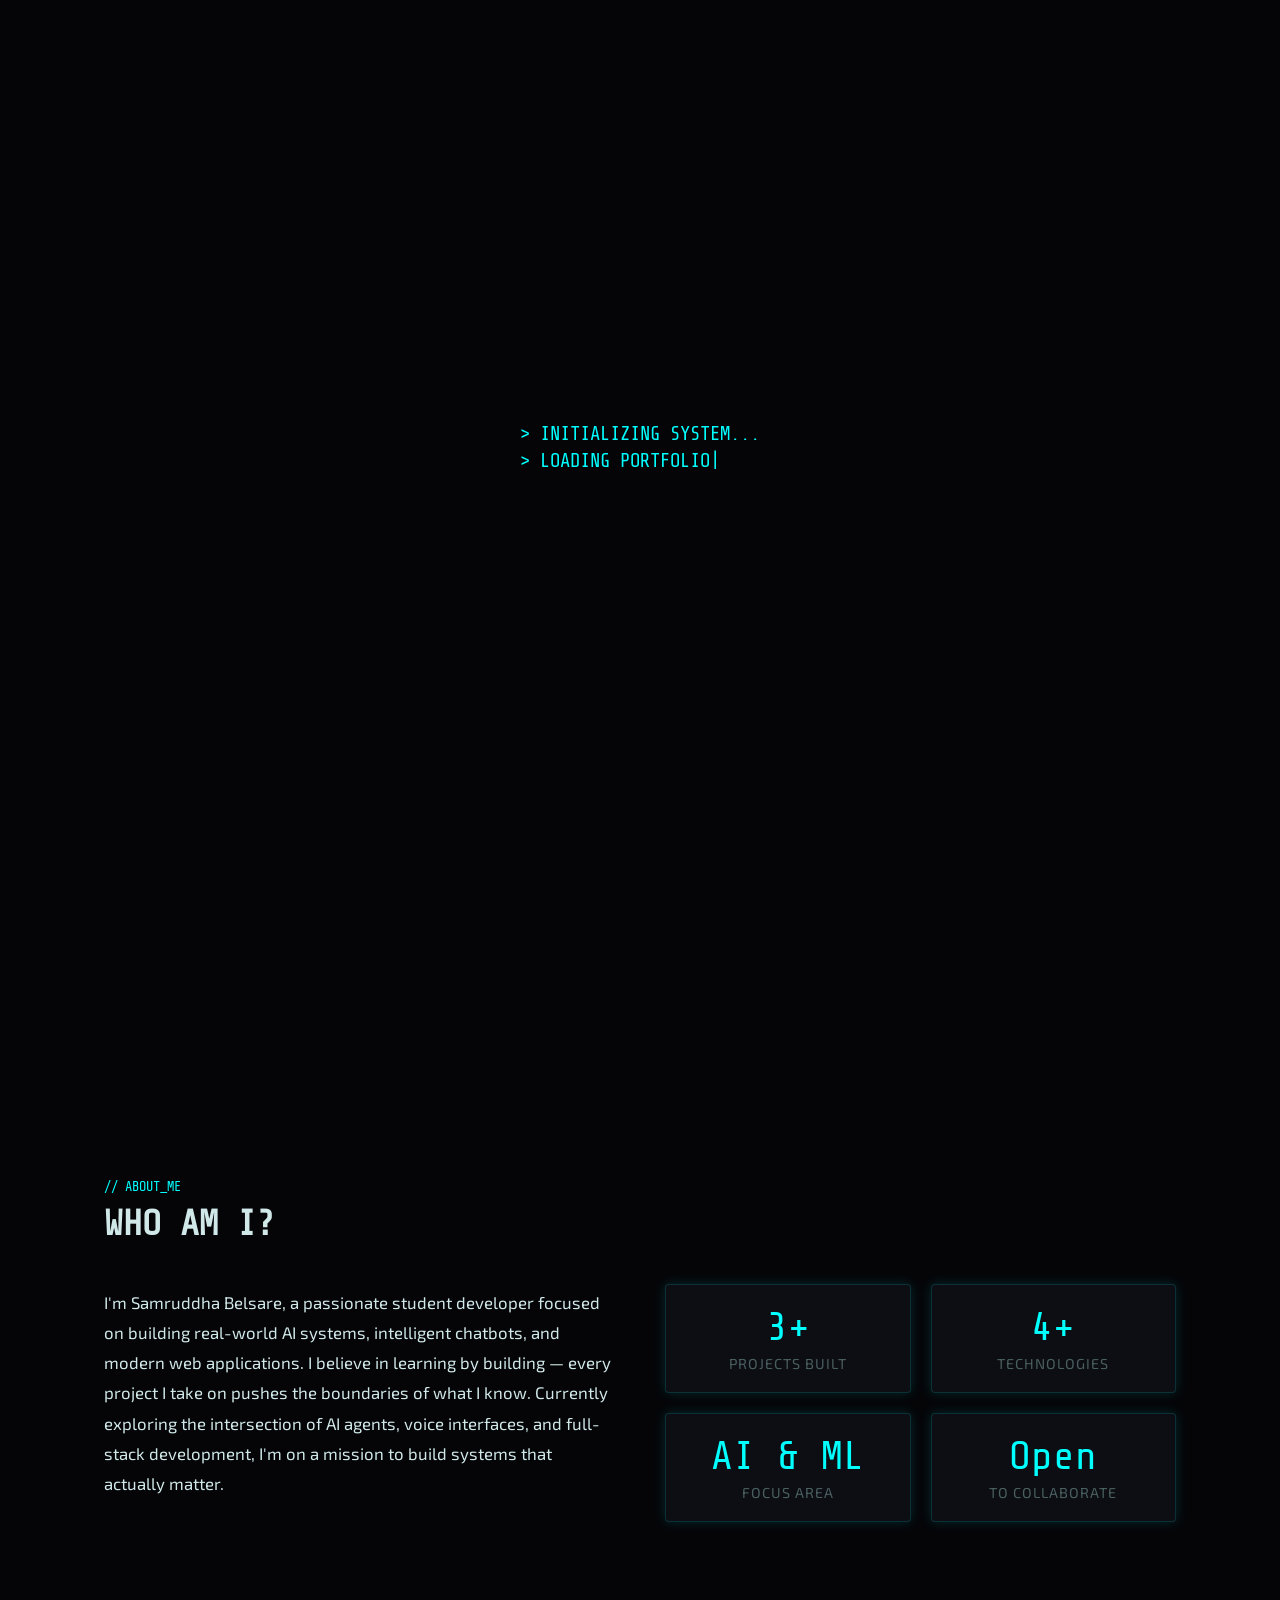
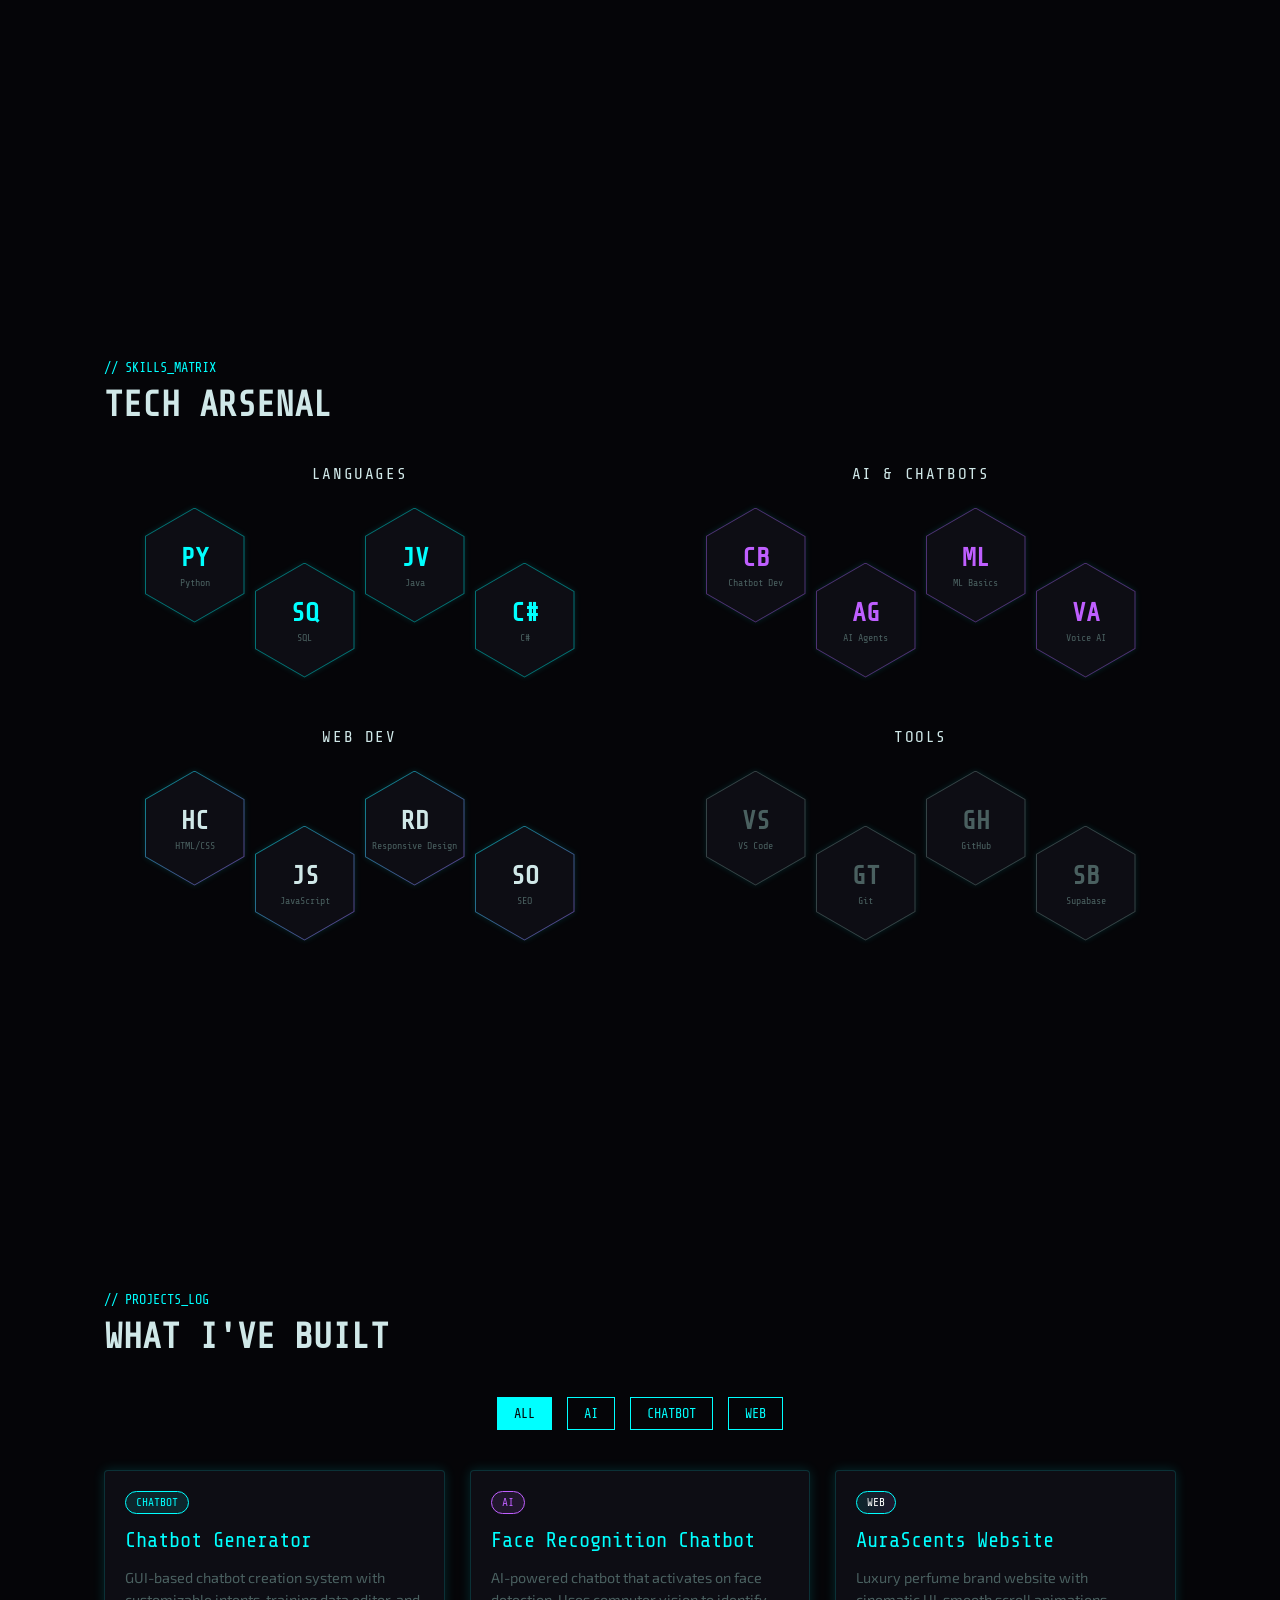
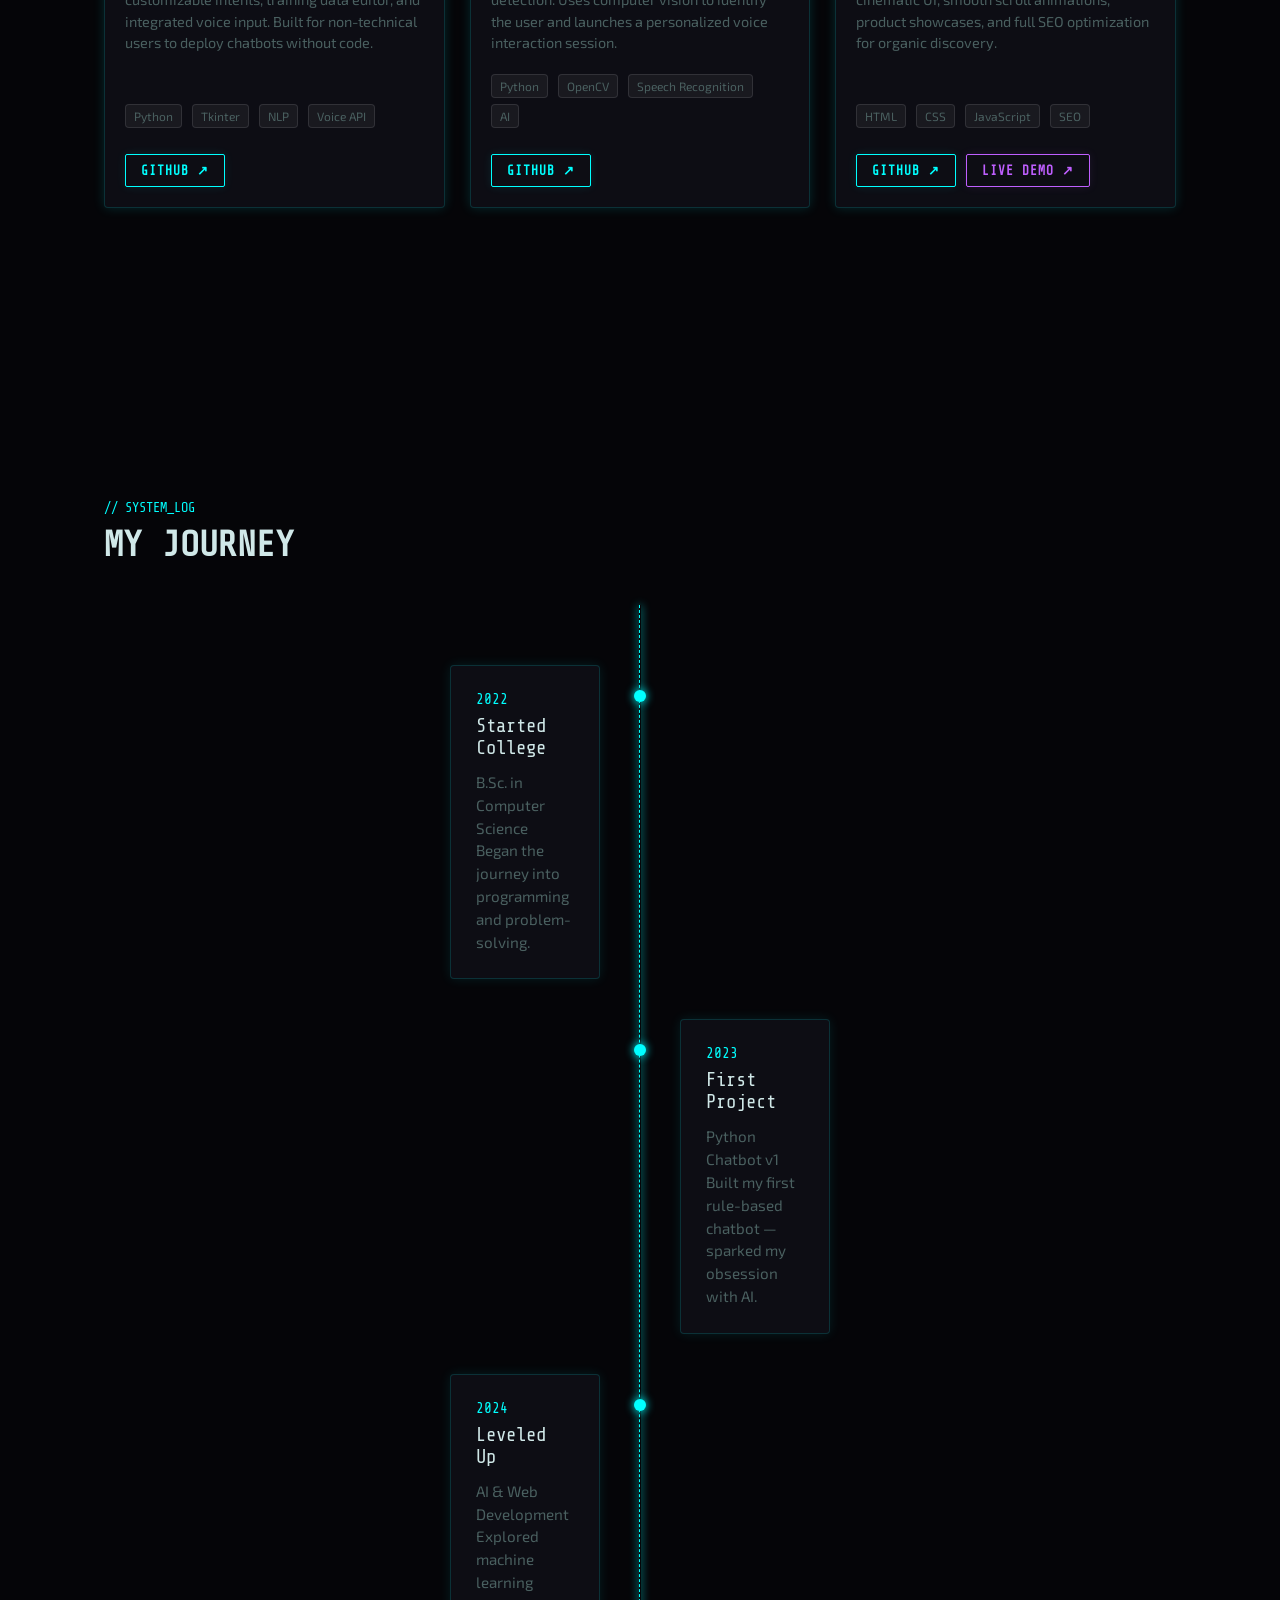
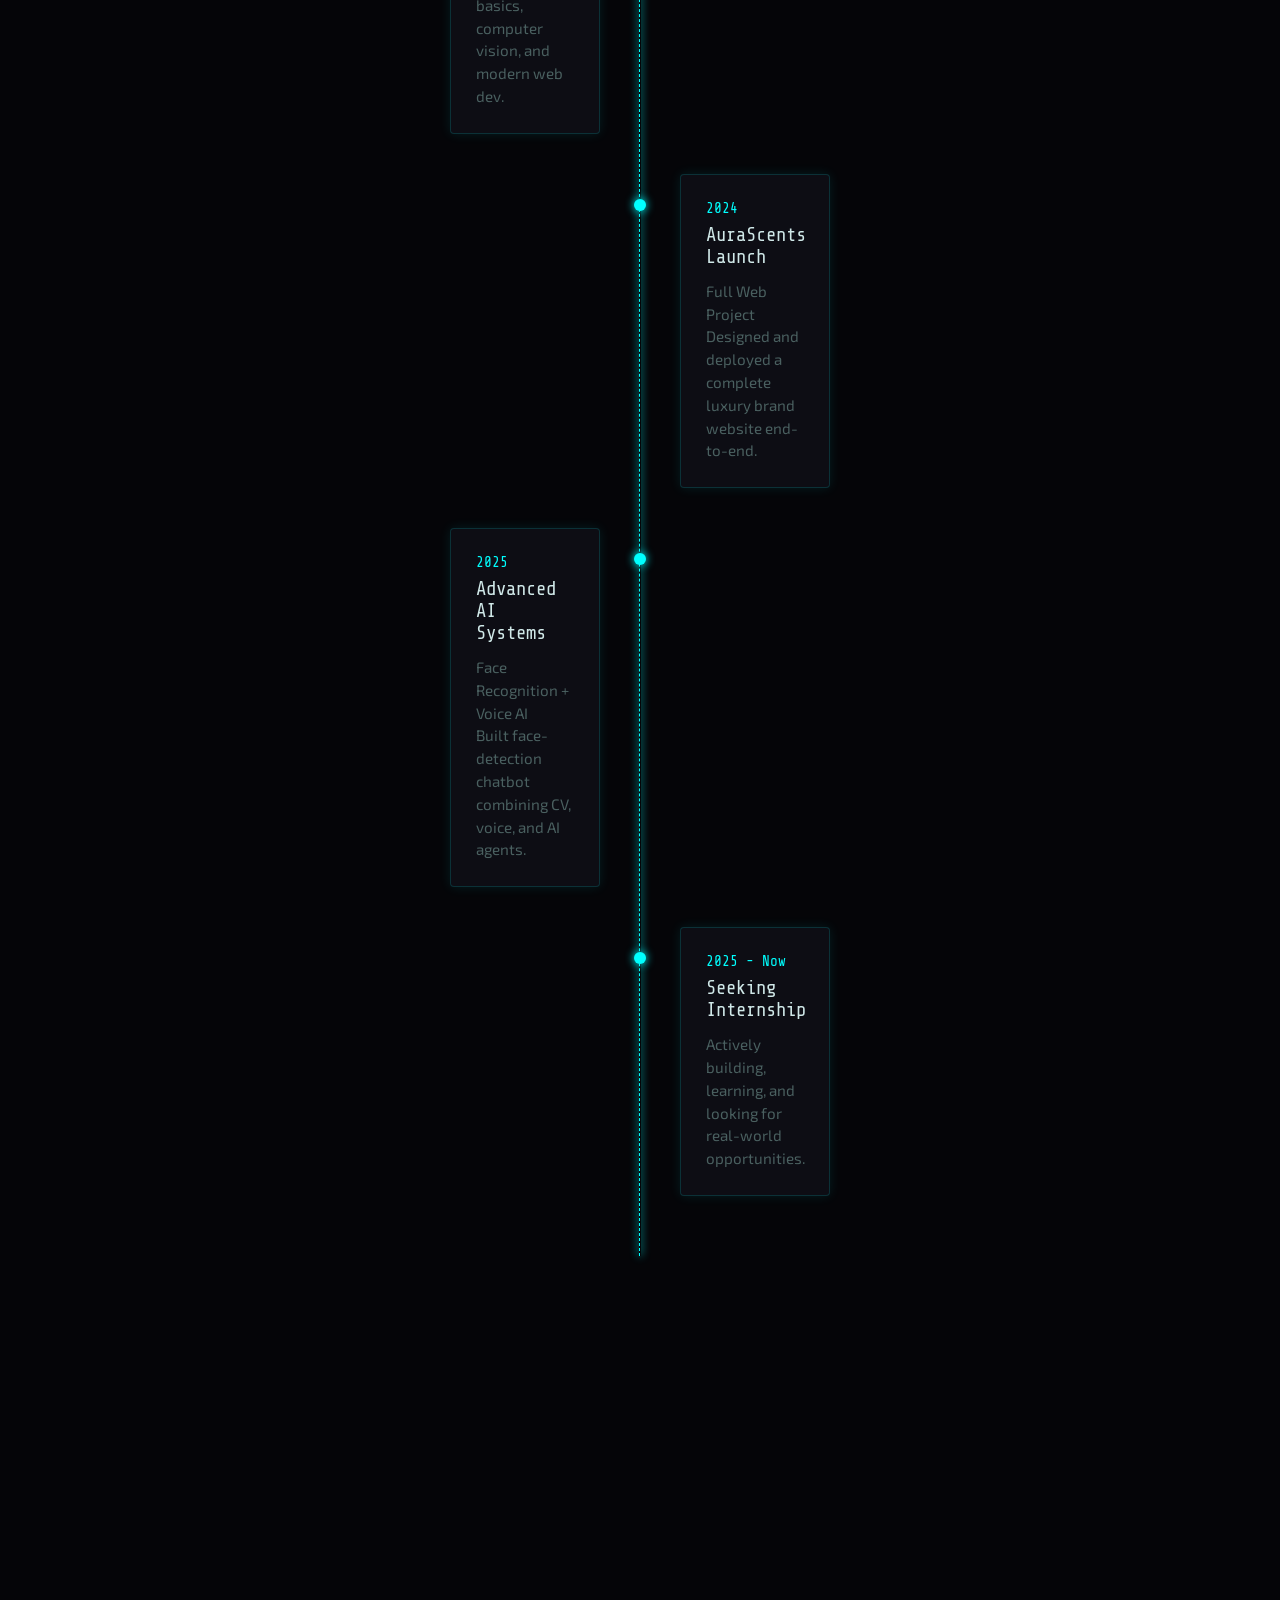
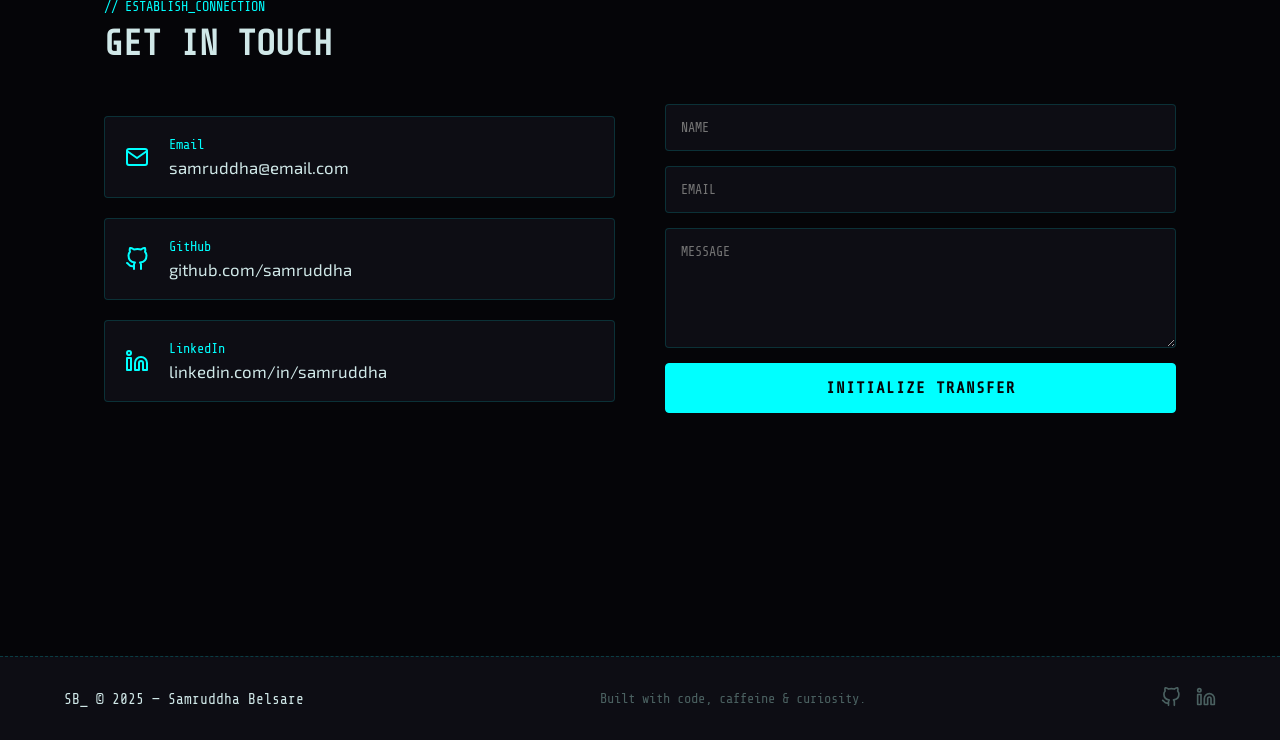
==== index.html @ 9d640f3b "Version 1" ====
<!DOCTYPE html>
<html lang="en">
<head>
  <meta charset="UTF-8">
  <meta name="viewport" content="width=device-width, initial-scale=1.0">
  <title>Samruddha Belsare - Portfolio</title>
    <link rel="stylesheet" href="style.css">
</head>
<body>

  <!-- Custom Cursor -->
  <div id="cursor-dot"></div>
  <div id="cursor-ring"></div>

  <!-- Boot Screen -->
  <div id="boot-screen">
    <div id="boot-terminal"></div>
  </div>

  <!-- Navigation -->
  <nav id="navbar">
    <div class="logo">SB_</div>
    <div class="nav-links">
      <a href="#home">Home</a>
      <a href="#about">About</a>
      <a href="#skills">Skills</a>
      <a href="#projects">Projects</a>
      <a href="#timeline">Timeline</a>
      <a href="#contact">Contact</a>
    </div>
    <div class="hamburger" id="hamburger">☰</div>
  </nav>

  <!-- Mobile Menu -->
  <div id="mobile-menu">
    <div class="close-menu" id="close-menu">✕</div>
    <a href="#home">HOME</a>
    <a href="#about">ABOUT</a>
    <a href="#skills">SKILLS</a>
    <a href="#projects">PROJECTS</a>
    <a href="#timeline">TIMELINE</a>
    <a href="#contact">CONTACT</a>
  </div>

  <!-- Context -->
  <main id="main-content">
    
    <!-- Hero Section -->
    <section id="home">
      <div class="hero-bg"></div>
      <div class="hero-content">
        <div class="hero-left">
          <div class="terminal-window">
            <div class="terminal-bar">
              <div class="terminal-dots">
                <span style="background: #ff5f56;"></span>
                <span style="background: #ffbd2e;"></span>
                <span style="background: #27c93f;"></span>
              </div>
              <div class="terminal-title">terminal_v1.0</div>
            </div>
            <div class="terminal-body" id="hero-terminal"></div>
          </div>
          <div class="cta-buttons" id="hero-ctas">
            <a href="#projects" class="btn btn-cyan">VIEW PROJECTS</a>
            <a href="#" class="btn btn-purple">DOWNLOAD RESUME</a>
          </div>
        </div>
        <div class="hero-right scroll-anim">
          <!-- Holographic Avatar -->
          <div class="holo-avatar">
            <!-- Outer spinning rings -->
            <div class="orbit orbit-1">
              <div class="orbit-dot"></div>
            </div>
            <div class="orbit orbit-2">
              <div class="orbit-dot"></div>
            </div>
            <div class="orbit orbit-3">
              <div class="orbit-dot"></div>
            </div>
            <!-- Core shell -->
            <div class="holo-core">
              <canvas id="codeRainCanvas"></canvas>
              <div class="holo-initials">SB</div>
              <div class="holo-pulse"></div>
            </div>
            <!-- Floating skill tags -->
            <div class="float-tag tag-top">AI</div>
            <div class="float-tag tag-right">WEB</div>
            <div class="float-tag tag-bottom">CHATBOT</div>
            <div class="float-tag tag-left">PYTHON</div>
          </div>
          <div class="status-badge">
            <div class="status-dot"></div>
            AVAILABLE FOR INTERNSHIPS
          </div>
        </div>
      </div>
    </section>

    <!-- About Section -->
    <section id="about">
      <div class="section-label">// ABOUT_ME</div>
      <h2 class="section-title" data-text="Who Am I?">Who Am I?</h2>
      <div class="about-content">
        <div class="about-left scroll-anim">
          <p class="bio-text">
            I'm Samruddha Belsare, a passionate student developer focused on building real-world AI systems, intelligent chatbots, and modern web applications. I believe in learning by building — every project I take on pushes the boundaries of what I know. Currently exploring the intersection of AI agents, voice interfaces, and full-stack development, I'm on a mission to build systems that actually matter.
          </p>
        </div>
        <div class="about-right scroll-anim">
          <div class="stats-grid">
            <div class="card stat-card">
              <div class="stat-val">3+</div>
              <div class="stat-label">Projects Built</div>
            </div>
            <div class="card stat-card">
              <div class="stat-val">4+</div>
              <div class="stat-label">Technologies</div>
            </div>
            <div class="card stat-card">
              <div class="stat-val">AI & ML</div>
              <div class="stat-label">Focus Area</div>
            </div>
            <div class="card stat-card">
              <div class="stat-val">Open</div>
              <div class="stat-label">To Collaborate</div>
            </div>
          </div>
        </div>
      </div>
    </section>

    <!-- Skills Section -->
    <section id="skills">
      <div class="section-label">// SKILLS_MATRIX</div>
      <h2 class="section-title" data-text="Tech Arsenal">Tech Arsenal</h2>
      
      <div class="skills-layout scroll-anim">
        
        <!-- Languages -->
        <div class="skill-category cyan-tint">
          <div class="category-title">LANGUAGES</div>
          <div class="hex-grid">
            <div class="hex-wrapper"><div class="hex-node"><div class="hex-inner"><span>PY</span><small>Python</small></div></div></div>
            <div class="hex-wrapper"><div class="hex-node"><div class="hex-inner"><span>SQ</span><small>SQL</small></div></div></div>
            <div class="hex-wrapper"><div class="hex-node"><div class="hex-inner"><span>JV</span><small>Java</small></div></div></div>
            <div class="hex-wrapper"><div class="hex-node"><div class="hex-inner"><span>C#</span><small>C#</small></div></div></div>
          </div>
        </div>

        <!-- AI -->
        <div class="skill-category purple-tint">
          <div class="category-title">AI &amp; CHATBOTS</div>
          <div class="hex-grid">
            <div class="hex-wrapper"><div class="hex-node"><div class="hex-inner"><span>CB</span><small>Chatbot Dev</small></div></div></div>
            <div class="hex-wrapper"><div class="hex-node"><div class="hex-inner"><span>AG</span><small>AI Agents</small></div></div></div>
            <div class="hex-wrapper"><div class="hex-node"><div class="hex-inner"><span>ML</span><small>ML Basics</small></div></div></div>
            <div class="hex-wrapper"><div class="hex-node"><div class="hex-inner"><span>VA</span><small>Voice AI</small></div></div></div>
          </div>
        </div>

        <!-- Web -->
        <div class="skill-category mixed-tint">
          <div class="category-title">WEB DEV</div>
          <div class="hex-grid">
            <div class="hex-wrapper"><div class="hex-node"><div class="hex-inner"><span>HC</span><small>HTML/CSS</small></div></div></div>
            <div class="hex-wrapper"><div class="hex-node"><div class="hex-inner"><span>JS</span><small>JavaScript</small></div></div></div>
            <div class="hex-wrapper"><div class="hex-node"><div class="hex-inner"><span>RD</span><small>Responsive Design</small></div></div></div>
            <div class="hex-wrapper"><div class="hex-node"><div class="hex-inner"><span>SO</span><small>SEO</small></div></div></div>
          </div>
        </div>

        <!-- Tools -->
        <div class="skill-category grey-tint">
          <div class="category-title">TOOLS</div>
          <div class="hex-grid">
            <div class="hex-wrapper"><div class="hex-node"><div class="hex-inner"><span>VS</span><small>VS Code</small></div></div></div>
            <div class="hex-wrapper"><div class="hex-node"><div class="hex-inner"><span>GT</span><small>Git</small></div></div></div>
            <div class="hex-wrapper"><div class="hex-node"><div class="hex-inner"><span>GH</span><small>GitHub</small></div></div></div>
            <div class="hex-wrapper"><div class="hex-node"><div class="hex-inner"><span>SB</span><small>Supabase</small></div></div></div>
          </div>
        </div>

      </div>
    </section>

    <!-- Projects Section -->
    <section id="projects">
      <div class="section-label">// PROJECTS_LOG</div>
      <h2 class="section-title" data-text="What I've Built">What I've Built</h2>
      
      <div class="filter-bar scroll-anim">
        <button class="filter-btn active" data-filter="ALL">ALL</button>
        <button class="filter-btn" data-filter="AI">AI</button>
        <button class="filter-btn" data-filter="CHATBOT">CHATBOT</button>
        <button class="filter-btn" data-filter="WEB">WEB</button>
      </div>

      <div class="projects-grid scroll-anim">
        
        <!-- Project 1 -->
        <div class="card project-card" data-tag="CHATBOT">
          <div class="tag-pill tag-chatbot">CHATBOT</div>
          <div class="project-title">Chatbot Generator</div>
          <p class="project-desc">GUI-based chatbot creation system with customizable intents, training data editor, and integrated voice input. Built for non-technical users to deploy chatbots without code.</p>
          <div class="tech-stack">
            <span class="tech-pill">Python</span>
            <span class="tech-pill">Tkinter</span>
            <span class="tech-pill">NLP</span>
            <span class="tech-pill">Voice API</span>
          </div>
          <div class="project-links">
            <a href="https://github.com/samruddha" target="_blank" class="btn btn-cyan">GitHub ↗</a>
          </div>
        </div>

        <!-- Project 2 -->
        <div class="card project-card" data-tag="AI">
          <div class="tag-pill tag-ai">AI</div>
          <div class="project-title">Face Recognition Chatbot</div>
          <p class="project-desc">AI-powered chatbot that activates on face detection. Uses computer vision to identify the user and launches a personalized voice interaction session.</p>
          <div class="tech-stack">
            <span class="tech-pill">Python</span>
            <span class="tech-pill">OpenCV</span>
            <span class="tech-pill">Speech Recognition</span>
            <span class="tech-pill">AI</span>
          </div>
          <div class="project-links">
            <a href="https://github.com/samruddha" target="_blank" class="btn btn-cyan">GitHub ↗</a>
          </div>
        </div>

        <!-- Project 3 -->
        <div class="card project-card" data-tag="WEB">
          <div class="tag-pill tag-web">WEB</div>
          <div class="project-title">AuraScents Website</div>
          <p class="project-desc">Luxury perfume brand website with cinematic UI, smooth scroll animations, product showcases, and full SEO optimization for organic discovery.</p>
          <div class="tech-stack">
            <span class="tech-pill">HTML</span>
            <span class="tech-pill">CSS</span>
            <span class="tech-pill">JavaScript</span>
            <span class="tech-pill">SEO</span>
          </div>
          <div class="project-links">
            <a href="https://github.com/samruddha" target="_blank" class="btn btn-cyan">GitHub ↗</a>
            <a href="https://aurascents.netlify.app" target="_blank" class="btn btn-purple">Live Demo ↗</a>
          </div>
        </div>

      </div>
    </section>

    <!-- Timeline Section -->
    <section id="timeline">
      <div class="section-label">// SYSTEM_LOG</div>
      <h2 class="section-title" data-text="My Journey">My Journey</h2>
      
      <div class="timeline">
        
        <div class="milestone scroll-anim">
          <div class="timeline-content">
            <div class="timeline-date">2022</div>
            <div class="timeline-title">Started College</div>
            <div class="timeline-desc">B.Sc. in Computer Science<br/>Began the journey into programming and problem-solving.</div>
          </div>
        </div>

        <div class="milestone scroll-anim">
          <div class="timeline-content">
            <div class="timeline-date">2023</div>
            <div class="timeline-title">First Project</div>
            <div class="timeline-desc">Python Chatbot v1<br/>Built my first rule-based chatbot — sparked my obsession with AI.</div>
          </div>
        </div>

        <div class="milestone scroll-anim">
          <div class="timeline-content">
            <div class="timeline-date">2024</div>
            <div class="timeline-title">Leveled Up</div>
            <div class="timeline-desc">AI &amp; Web Development<br/>Explored machine learning basics, computer vision, and modern web dev.</div>
          </div>
        </div>

        <div class="milestone scroll-anim">
          <div class="timeline-content">
            <div class="timeline-date">2024</div>
            <div class="timeline-title">AuraScents Launch</div>
            <div class="timeline-desc">Full Web Project<br/>Designed and deployed a complete luxury brand website end-to-end.</div>
          </div>
        </div>

        <div class="milestone scroll-anim">
          <div class="timeline-content">
            <div class="timeline-date">2025</div>
            <div class="timeline-title">Advanced AI Systems</div>
            <div class="timeline-desc">Face Recognition + Voice AI<br/>Built face-detection chatbot combining CV, voice, and AI agents.</div>
          </div>
        </div>

        <div class="milestone scroll-anim">
          <div class="timeline-content">
            <div class="timeline-date">2025 - Now</div>
            <div class="timeline-title">Seeking Internship</div>
            <div class="timeline-desc">Actively building, learning, and looking for real-world opportunities.</div>
          </div>
        </div>

      </div>
    </section>

    <!-- Contact Section -->
    <section id="contact">
      <div class="section-label">// ESTABLISH_CONNECTION</div>
      <h2 class="section-title" data-text="Get In Touch">Get In Touch</h2>
      
      <div class="contact-container scroll-anim">
        
        <div class="contact-left">
          <a href="mailto:samruddha@email.com" class="contact-card">
            <div class="contact-icon">
              <!-- SVG Email -->
              <svg width="24" height="24" viewBox="0 0 24 24" fill="none" stroke="currentColor" stroke-width="2" stroke-linecap="round" stroke-linejoin="round"><path d="M4 4h16c1.1 0 2 .9 2 2v12c0 1.1-.9 2-2 2H4c-1.1 0-2-.9-2-2V6c0-1.1.9-2 2-2z"></path><polyline points="22,6 12,13 2,6"></polyline></svg>
            </div>
            <div class="contact-info">
              <span class="contact-label">Email</span>
              <span class="contact-value">samruddha@email.com</span>
            </div>
          </a>
          
          <a href="https://github.com/samruddha" target="_blank" class="contact-card">
            <div class="contact-icon">
              <!-- SVG GitHub -->
              <svg width="24" height="24" viewBox="0 0 24 24" fill="none" stroke="currentColor" stroke-width="2" stroke-linecap="round" stroke-linejoin="round"><path d="M9 19c-5 1.5-5-2.5-7-3m14 6v-3.87a3.37 3.37 0 0 0-.94-2.61c3.14-.35 6.44-1.54 6.44-7A5.44 5.44 0 0 0 20 4.77 5.07 5.07 0 0 0 19.91 1S18.73.65 16 2.48a13.38 13.38 0 0 0-7 0C6.27.65 5.09 1 5.09 1A5.07 5.07 0 0 0 5 4.77a5.44 5.44 0 0 0-1.5 3.78c0 5.42 3.3 6.61 6.44 7A3.37 3.37 0 0 0 9 18.13V22"></path></svg>
            </div>
            <div class="contact-info">
              <span class="contact-label">GitHub</span>
              <span class="contact-value">github.com/samruddha</span>
            </div>
          </a>
          
          <a href="https://linkedin.com/in/samruddha" target="_blank" class="contact-card">
            <div class="contact-icon">
              <!-- SVG LinkedIn -->
              <svg width="24" height="24" viewBox="0 0 24 24" fill="none" stroke="currentColor" stroke-width="2" stroke-linecap="round" stroke-linejoin="round"><path d="M16 8a6 6 0 0 1 6 6v7h-4v-7a2 2 0 0 0-2-2 2 2 0 0 0-2 2v7h-4v-7a6 6 0 0 1 6-6z"></path><rect x="2" y="9" width="4" height="12"></rect><circle cx="4" cy="4" r="2"></circle></svg>
            </div>
            <div class="contact-info">
              <span class="contact-label">LinkedIn</span>
              <span class="contact-value">linkedin.com/in/samruddha</span>
            </div>
          </a>
        </div>

        <div class="contact-right">
          <form id="contactForm" class="contact-form">
            <input type="text" placeholder="NAME" required>
            <input type="email" placeholder="EMAIL" required>
            <textarea placeholder="MESSAGE" required></textarea>
            <button type="submit" class="btn-submit">Initialize Transfer</button>
            <div id="formMessage" class="form-success">> MESSAGE TRANSMITTED SUCCESSFULLY_</div>
          </form>
        </div>

      </div>
    </section>

  </main>

  <!-- Footer -->
  <footer>
    <div class="footer-left">
      SB_ &copy; 2025 — Samruddha Belsare
    </div>
    <div class="footer-center">
      Built with code, caffeine &amp; curiosity.
    </div>
    <div class="footer-right">
      <a href="https://github.com/samruddha" target="_blank" aria-label="GitHub">
        <svg width="20" height="20" viewBox="0 0 24 24" fill="none" stroke="currentColor" stroke-width="2" stroke-linecap="round" stroke-linejoin="round"><path d="M9 19c-5 1.5-5-2.5-7-3m14 6v-3.87a3.37 3.37 0 0 0-.94-2.61c3.14-.35 6.44-1.54 6.44-7A5.44 5.44 0 0 0 20 4.77 5.07 5.07 0 0 0 19.91 1S18.73.65 16 2.48a13.38 13.38 0 0 0-7 0C6.27.65 5.09 1 5.09 1A5.07 5.07 0 0 0 5 4.77a5.44 5.44 0 0 0-1.5 3.78c0 5.42 3.3 6.61 6.44 7A3.37 3.37 0 0 0 9 18.13V22"></path></svg>
      </a>
      <a href="https://linkedin.com/in/samruddha" target="_blank" aria-label="LinkedIn">
        <svg width="20" height="20" viewBox="0 0 24 24" fill="none" stroke="currentColor" stroke-width="2" stroke-linecap="round" stroke-linejoin="round"><path d="M16 8a6 6 0 0 1 6 6v7h-4v-7a2 2 0 0 0-2-2 2 2 0 0 0-2 2v7h-4v-7a6 6 0 0 1 6-6z"></path><rect x="2" y="9" width="4" height="12"></rect><circle cx="4" cy="4" r="2"></circle></svg>
      </a>
    </div>
  </footer>

    <script src="script.js"></script>
</body>
</html>
---- style.css ----
@import url('https://fonts.googleapis.com/css2?family=Exo+2:wght@300;400;600&family=Share+Tech+Mono&display=swap');

/* Color Palette & Variables */
:root {
  --bg-color: #050508;
  --primary-neon: #00FFFF;
  --secondary-neon: #BF5FFF;
  --surface-color: #0D0D14;
  --border-color: rgba(0, 255, 255, 0.15);
  --text-color: #D0E8E8;
  --muted-text: #4A6060;
  --font-mono: 'Share Tech Mono', monospace;
  --font-body: 'Exo 2', sans-serif;
}

* {
  margin: 0;
  padding: 0;
  box-sizing: border-box;
  scroll-behavior: smooth;
}

body {
  background-color: var(--bg-color);
  color: var(--text-color);
  font-family: var(--font-body);
  overflow-x: hidden;
  cursor: none;
  /* Custom cursor */
}

/* Scanline Texture Overlay */
body::before {
  content: "";
  position: fixed;
  top: 0;
  left: 0;
  width: 100vw;
  height: 100vh;
  background: repeating-linear-gradient(to bottom,
      transparent 0,
      transparent 2px,
      rgba(255, 255, 255, 0.03) 2px,
      rgba(255, 255, 255, 0.03) 4px);
  pointer-events: none;
  z-index: 9998;
}

/* Custom Cursor */
#cursor-dot {
  width: 6px;
  height: 6px;
  background: var(--primary-neon);
  border-radius: 50%;
  position: fixed;
  pointer-events: none;
  z-index: 9999;
  transform: translate(-50%, -50%);
}

#cursor-ring {
  width: 28px;
  height: 28px;
  border: 1px solid var(--primary-neon);
  border-radius: 50%;
  position: fixed;
  pointer-events: none;
  z-index: 9999;
  transform: translate(-50%, -50%);
  transition: width 0.1s, height 0.1s, border-color 0.2s;
}

.cursor-active {
  width: 45px !important;
  height: 45px !important;
  border-color: var(--secondary-neon) !important;
}

/* Section Layout */
section {
  position: relative;
  padding: 100px 5%;
  max-width: 1200px;
  margin: 0 auto;
  min-height: 100vh;
  display: flex;
  flex-direction: column;
  justify-content: center;
  z-index: 10;
}

.section-label {
  font-family: var(--font-mono);
  color: var(--primary-neon);
  font-size: 0.85rem;
  margin-bottom: 10px;
}

/* Glitch Title */
.section-title {
  font-family: var(--font-mono);
  font-size: 2.2rem;
  color: var(--text-color);
  position: relative;
  display: inline-block;
  margin-top: 0;
  margin-bottom: 40px;
  text-transform: uppercase;
}

.section-title:hover::before,
.section-title:hover::after {
  content: attr(data-text);
  position: absolute;
  top: 0;
  left: 0;
  width: 100%;
  height: 100%;
}

.section-title:hover::before {
  left: 3px;
  text-shadow: -2px 0 var(--primary-neon);
  animation: glitch-anim-1 0.4s infinite linear alternate-reverse;
}

.section-title:hover::after {
  left: -3px;
  text-shadow: 2px 0 var(--secondary-neon);
  animation: glitch-anim-2 0.3s infinite linear alternate-reverse;
}

@keyframes glitch-anim-1 {
  0% {
    clip-path: inset(20% 0 80% 0);
  }

  100% {
    clip-path: inset(60% 0 10% 0);
  }
}

@keyframes glitch-anim-2 {
  0% {
    clip-path: inset(10% 0 60% 0);
  }

  100% {
    clip-path: inset(30% 0 20% 0);
  }
}

/* Scroll Animation */
.scroll-anim {
  opacity: 0;
  transform: translateY(40px);
  transition: opacity 0.8s ease-out, transform 0.8s ease-out;
}

.scroll-anim.visible {
  opacity: 1;
  transform: translateY(0);
}

/* Boot Screen */
#boot-screen {
  position: fixed;
  top: 0;
  left: 0;
  width: 100vw;
  height: 100vh;
  background-color: var(--bg-color);
  z-index: 10000;
  display: flex;
  justify-content: center;
  align-items: center;
  transition: opacity 0.6s ease;
  font-family: var(--font-mono);
  color: var(--primary-neon);
  padding: 20px;
  font-size: 1.2rem;
}

#boot-terminal div {
  margin-bottom: 5px;
}

/* Buttons */
.btn {
  padding: 12px 24px;
  font-family: var(--font-mono);
  font-size: 0.9rem;
  text-transform: uppercase;
  background: transparent;
  cursor: none;
  transition: all 0.3s ease;
  border-radius: 2px;
  text-decoration: none;
  display: inline-block;
  text-align: center;
  font-weight: bold;
  letter-spacing: 1px;
}

.btn-cyan {
  border: 1px solid var(--primary-neon);
  color: var(--primary-neon);
  box-shadow: 0 0 10px rgba(0, 255, 255, 0.1);
}

.btn-cyan:hover {
  background: var(--primary-neon);
  color: var(--bg-color);
  box-shadow: 0 0 15px var(--primary-neon);
}

.btn-purple {
  border: 1px solid var(--secondary-neon);
  color: var(--secondary-neon);
  box-shadow: 0 0 10px rgba(191, 95, 255, 0.1);
}

.btn-purple:hover {
  background: var(--secondary-neon);
  color: var(--bg-color);
  box-shadow: 0 0 15px var(--secondary-neon);
}

/* Navigation */
#navbar {
  position: fixed;
  top: 0;
  left: 0;
  width: 100%;
  z-index: 1000;
  display: flex;
  justify-content: space-between;
  align-items: center;
  padding: 25px 5%;
  transition: all 0.3s;
  background: transparent;
}

#navbar.scrolled {
  background: rgba(13, 13, 20, 0.85);
  backdrop-filter: blur(20px);
  padding: 15px 5%;
  border-bottom: 1px solid var(--border-color);
}

.logo {
  font-family: var(--font-mono);
  font-size: 1.4rem;
  color: var(--primary-neon);
  font-weight: bold;
}

.nav-links {
  display: flex;
  gap: 20px;
}

.nav-links a {
  color: var(--muted-text);
  text-transform: uppercase;
  font-size: 0.8rem;
  letter-spacing: 0.15em;
  text-decoration: none;
  font-family: var(--font-mono);
  position: relative;
  transition: color 0.3s;
  cursor: none;
}

.nav-links a::after {
  content: '';
  position: absolute;
  bottom: -4px;
  left: 0;
  width: 0;
  height: 1px;
  background: var(--primary-neon);
  transition: width 0.3s ease;
}

.nav-links a:hover,
.nav-links a.active {
  color: var(--primary-neon);
}

.nav-links a:hover::after,
.nav-links a.active::after {
  width: 100%;
}

.hamburger {
  display: none;
  font-size: 1.5rem;
  color: var(--primary-neon);
  cursor: none;
}

#mobile-menu {
  position: fixed;
  top: 0;
  right: -100%;
  width: 100vw;
  height: 100vh;
  background: rgba(13, 13, 20, 0.95);
  backdrop-filter: blur(10px);
  z-index: 10001;
  transition: right 0.4s ease;
  display: flex;
  flex-direction: column;
  justify-content: center;
  align-items: center;
  gap: 30px;
}

#mobile-menu.open {
  right: 0;
}

#mobile-menu a {
  font-family: var(--font-mono);
  font-size: 1.5rem;
  color: var(--text-color);
  text-decoration: none;
  letter-spacing: 0.1em;
  cursor: none;
}

#mobile-menu a:hover {
  color: var(--primary-neon);
}

.close-menu {
  position: absolute;
  top: 20px;
  right: 5%;
  font-size: 2rem;
  color: var(--primary-neon);
  cursor: none;
}

/* Hero Section */
#home {
  min-height: 100vh;
  justify-content: center;
  padding-top: 80px;
  position: relative;
  overflow: hidden;
}

.hero-bg {
  position: absolute;
  top: 0;
  left: 0;
  width: 100%;
  height: 200%;
  background-image: linear-gradient(rgba(0, 255, 255, 0.03) 1px, transparent 1px);
  background-size: 100% 40px;
  animation: panBg 10s linear infinite;
  z-index: -1;
}

@keyframes panBg {
  0% {
    transform: translateY(-40px);
  }

  100% {
    transform: translateY(0);
  }
}

.hero-content {
  display: grid;
  grid-template-columns: 1.2fr 1fr;
  gap: 40px;
  align-items: center;
}

.hero-left .terminal-window {
  width: 100%;
  max-width: 550px;
  background: var(--surface-color);
  border: 1px solid var(--border-color);
  border-radius: 4px;
  overflow: hidden;
  box-shadow: 0 0 15px rgba(0, 255, 255, 0.1);
  margin-bottom: 30px;
}

.terminal-bar {
  background: rgba(0, 255, 255, 0.05);
  padding: 8px 12px;
  display: flex;
  align-items: center;
  justify-content: space-between;
  border-bottom: 1px solid var(--border-color);
}

.terminal-dots span {
  display: inline-block;
  width: 10px;
  height: 10px;
  border-radius: 50%;
  margin-right: 6px;
}

.terminal-title {
  font-family: var(--font-mono);
  font-size: 0.8rem;
  color: var(--muted-text);
}

.terminal-body {
  padding: 20px;
  font-family: var(--font-mono);
  font-size: 1rem;
  color: var(--text-color);
  line-height: 1.6;
  min-height: 180px;
  text-shadow: 0 0 2px rgba(208, 232, 232, 0.3);
}

.cta-buttons {
  display: flex;
  gap: 15px;
  opacity: 0;
  transition: opacity 0.5s;
  flex-wrap: wrap;
}

.hero-right {
  display: flex;
  flex-direction: column;
  align-items: center;
  justify-content: center;
}

/* ── Holographic Avatar ── */
.holo-avatar {
  position: relative;
  width: 300px;
  height: 300px;
  display: flex;
  align-items: center;
  justify-content: center;
}

/* Orbiting rings */
.orbit {
  position: absolute;
  border-radius: 50%;
  border: 1px dashed rgba(0, 255, 255, 0.3);
  animation: spin linear infinite;
  display: flex;
  align-items: flex-start;
  justify-content: center;
}

.orbit-1 {
  width: 280px;
  height: 280px;
  animation-duration: 8s;
  border-color: rgba(0, 255, 255, 0.4);
}

.orbit-2 {
  width: 240px;
  height: 240px;
  animation-duration: 12s;
  animation-direction: reverse;
  border-color: rgba(191, 95, 255, 0.4);
}

.orbit-3 {
  width: 195px;
  height: 195px;
  animation-duration: 6s;
  border-color: rgba(0, 255, 255, 0.2);
}

@keyframes spin {
  to {
    transform: rotate(360deg);
  }
}

/* Dot on each ring */
.orbit-dot {
  width: 8px;
  height: 8px;
  border-radius: 50%;
  background: var(--primary-neon);
  box-shadow: 0 0 8px var(--primary-neon), 0 0 16px var(--primary-neon);
  margin-top: -4px;
}

.orbit-2 .orbit-dot {
  background: var(--secondary-neon);
  box-shadow: 0 0 8px var(--secondary-neon), 0 0 16px var(--secondary-neon);
}

/* Core circle */
.holo-core {
  position: relative;
  width: 160px;
  height: 160px;
  border-radius: 50%;
  background: radial-gradient(circle at center, #0a0a14 60%, rgba(0, 255, 255, 0.05) 100%);
  border: 1px solid rgba(0, 255, 255, 0.5);
  box-shadow: 0 0 20px rgba(0, 255, 255, 0.3), inset 0 0 30px rgba(0, 255, 255, 0.05);
  display: flex;
  align-items: center;
  justify-content: center;
  overflow: hidden;
  z-index: 2;
}

#codeRainCanvas {
  position: absolute;
  top: 0;
  left: 0;
  width: 100%;
  height: 100%;
  border-radius: 50%;
  opacity: 0.35;
}

.holo-initials {
  position: relative;
  z-index: 3;
  font-family: var(--font-mono);
  font-size: 3rem;
  font-weight: bold;
  color: var(--primary-neon);
  text-shadow: 0 0 10px var(--primary-neon), 0 0 30px rgba(0, 255, 255, 0.5);
  letter-spacing: 4px;
}

/* Pulsing outer glow ring */
.holo-pulse {
  position: absolute;
  width: 100%;
  height: 100%;
  border-radius: 50%;
  border: 2px solid var(--primary-neon);
  animation: pulse-ring 2.5s ease-out infinite;
  z-index: 1;
}

@keyframes pulse-ring {
  0% {
    transform: scale(1);
    opacity: 0.7;
  }

  100% {
    transform: scale(1.6);
    opacity: 0;
  }
}

/* Floating skill tags */
.float-tag {
  position: absolute;
  font-family: var(--font-mono);
  font-size: 0.7rem;
  letter-spacing: 0.1em;
  color: var(--primary-neon);
  background: rgba(0, 255, 255, 0.07);
  border: 1px solid rgba(0, 255, 255, 0.35);
  padding: 4px 10px;
  border-radius: 3px;
  box-shadow: 0 0 8px rgba(0, 255, 255, 0.15);
  animation: floatBob 3s ease-in-out infinite;
}

.tag-top {
  top: 10px;
  left: 50%;
  transform: translateX(-50%);
  animation-delay: 0s;
}

.tag-right {
  right: 0;
  top: 50%;
  transform: translateY(-50%);
  animation-delay: 0.7s;
  color: var(--secondary-neon);
  border-color: rgba(191, 95, 255, 0.4);
  background: rgba(191, 95, 255, 0.07);
}

.tag-bottom {
  bottom: 10px;
  left: 50%;
  transform: translateX(-50%);
  animation-delay: 1.4s;
}

.tag-left {
  left: 0;
  top: 50%;
  transform: translateY(-50%);
  animation-delay: 2.1s;
  color: var(--secondary-neon);
  border-color: rgba(191, 95, 255, 0.4);
  background: rgba(191, 95, 255, 0.07);
}

@keyframes floatBob {

  0%,
  100% {
    filter: brightness(1);
  }

  50% {
    filter: brightness(1.6) drop-shadow(0 0 6px currentColor);
  }
}

.status-badge {
  margin-top: 30px;
  display: flex;
  align-items: center;
  gap: 10px;
  font-family: var(--font-mono);
  font-size: 0.8rem;
  color: var(--primary-neon);
  border: 1px solid var(--border-color);
  padding: 6px 15px;
  border-radius: 20px;
  background: rgba(0, 255, 255, 0.05);
  box-shadow: 0 0 10px rgba(0, 255, 255, 0.1);
}

.status-dot {
  width: 8px;
  height: 8px;
  background: #27c93f;
  border-radius: 50%;
  box-shadow: 0 0 8px #27c93f;
}

/* About Section */
.about-content {
  display: grid;
  grid-template-columns: 1fr 1fr;
  gap: 50px;
  align-items: center;
}

.bio-text {
  font-size: 1.05rem;
  line-height: 1.8;
  color: var(--text-color);
  margin-bottom: 20px;
}

.stats-grid {
  display: grid;
  grid-template-columns: 1fr 1fr;
  gap: 20px;
}

.card {
  background: var(--surface-color);
  border: 1px solid var(--border-color);
  box-shadow: 0 0 12px rgba(0, 255, 255, 0.15);
  border-radius: 4px;
  padding: 20px;
  transition: all 0.3s ease;
}

.card:hover {
  border-color: rgba(0, 255, 255, 0.5);
  box-shadow: 0 0 20px rgba(0, 255, 255, 0.3);
}

.stat-card {
  text-align: center;
}

.stat-val {
  font-family: var(--font-mono);
  font-size: 2.5rem;
  color: var(--primary-neon);
  margin-bottom: 5px;
}

.stat-label {
  font-size: 0.9rem;
  color: var(--muted-text);
  text-transform: uppercase;
  letter-spacing: 1px;
}

/* Skills Section */
.skills-layout {
  display: grid;
  grid-template-columns: 1fr 1fr;
  gap: 50px;
}

.category-title {
  font-family: var(--font-mono);
  font-size: 1rem;
  color: var(--text-color);
  margin-bottom: 25px;
  text-align: center;
  letter-spacing: 0.1em;
}

.hex-grid {
  display: flex;
  flex-wrap: wrap;
  justify-content: center;
}

.hex-wrapper {
  margin: 0 5px;
  filter: drop-shadow(0 0 3px rgba(0, 255, 255, 0.15));
  transition: filter 0.3s, transform 0.3s;
}

.hex-wrapper:nth-child(even) {
  margin-top: 55px;
}

.hex-node {
  width: 100px;
  height: 115px;
  clip-path: polygon(50% 0%, 100% 25%, 100% 75%, 50% 100%, 0% 75%, 0% 25%);
  display: flex;
  justify-content: center;
  align-items: center;
  padding: 1px;
}

.hex-inner {
  width: 100%;
  height: 100%;
  clip-path: polygon(50% 0%, 100% 25%, 100% 75%, 50% 100%, 0% 75%, 0% 25%);
  background: var(--surface-color);
  display: flex;
  flex-direction: column;
  justify-content: center;
  align-items: center;
}

.hex-inner span {
  font-size: 1.6rem;
  font-family: var(--font-mono);
  font-weight: bold;
}

.hex-inner small {
  font-size: 10px;
  font-family: var(--font-mono);
  color: var(--muted-text);
  margin-top: 5px;
  text-align: center;
}

.cyan-tint .hex-node {
  background: rgba(0, 255, 255, 0.4);
}

.cyan-tint .hex-inner span {
  color: var(--primary-neon);
}

.cyan-tint .hex-wrapper:hover {
  filter: drop-shadow(0 0 10px rgba(0, 255, 255, 0.8));
  transform: scale(1.08);
}

.purple-tint .hex-node {
  background: rgba(191, 95, 255, 0.4);
}

.purple-tint .hex-inner span {
  color: var(--secondary-neon);
}

.purple-tint .hex-wrapper:hover {
  filter: drop-shadow(0 0 10px rgba(191, 95, 255, 0.8));
  transform: scale(1.08);
}

.mixed-tint .hex-node {
  background: linear-gradient(135deg, rgba(0, 255, 255, 0.5), rgba(191, 95, 255, 0.5));
}

.mixed-tint .hex-inner span {
  color: var(--text-color);
}

.mixed-tint .hex-wrapper:hover {
  filter: drop-shadow(0 0 10px rgba(0, 255, 255, 0.6));
  transform: scale(1.08);
}

.grey-tint .hex-node {
  background: rgba(255, 255, 255, 0.2);
}

.grey-tint .hex-inner span {
  color: var(--muted-text);
}

.grey-tint .hex-wrapper:hover {
  filter: drop-shadow(0 0 8px rgba(255, 255, 255, 0.5));
  transform: scale(1.08);
}

/* Projects Section */
.filter-bar {
  display: flex;
  justify-content: center;
  gap: 15px;
  margin-bottom: 40px;
  flex-wrap: wrap;
}

.filter-btn {
  background: transparent;
  border: 1px solid var(--primary-neon);
  color: var(--primary-neon);
  padding: 8px 16px;
  font-family: var(--font-mono);
  font-size: 0.85rem;
  cursor: none;
  transition: all 0.3s;
  text-transform: uppercase;
}

.filter-btn:hover {
  background: rgba(0, 255, 255, 0.1);
}

.filter-btn.active {
  background: var(--primary-neon);
  color: var(--bg-color);
}

.projects-grid {
  display: grid;
  grid-template-columns: repeat(3, 1fr);
  gap: 25px;
}

.project-card {
  display: flex;
  flex-direction: column;
}

.project-card .tag-pill {
  display: inline-block;
  padding: 4px 10px;
  border-radius: 12px;
  font-size: 0.7rem;
  font-family: var(--font-mono);
  margin-bottom: 15px;
  width: max-content;
}

.tag-ai {
  background: rgba(191, 95, 255, 0.1);
  color: var(--secondary-neon);
  border: 1px solid var(--secondary-neon);
}

.tag-chatbot {
  background: rgba(0, 255, 255, 0.1);
  color: var(--primary-neon);
  border: 1px solid var(--primary-neon);
}

.tag-web {
  background: linear-gradient(90deg, rgba(0, 255, 255, 0.1), rgba(191, 95, 255, 0.1));
  color: #fff;
  border: 1px solid var(--primary-neon);
}

.project-title {
  font-family: var(--font-mono);
  font-size: 1.3rem;
  color: var(--primary-neon);
  margin-bottom: 15px;
}

.project-desc {
  font-size: 0.9rem;
  color: var(--muted-text);
  margin-bottom: 20px;
  line-height: 1.5;
  flex-grow: 1;
}

.tech-stack {
  margin-bottom: 20px;
}

.tech-pill {
  display: inline-block;
  padding: 4px 8px;
  background: rgba(255, 255, 255, 0.05);
  font-size: 0.75rem;
  color: var(--muted-text);
  border: 1px solid rgba(255, 255, 255, 0.1);
  margin-right: 6px;
  margin-bottom: 6px;
  border-radius: 4px;
}

.project-links {
  display: flex;
  gap: 10px;
  margin-top: auto;
}

.project-links .btn {
  padding: 8px 15px;
  font-size: 0.8rem;
}

/* Timeline Section */
.timeline {
  position: relative;
  max-width: 800px;
  margin: 0 auto;
  padding: 40px 0;
}

.timeline::after {
  content: '';
  position: absolute;
  width: 1px;
  border-left: 1px dashed var(--primary-neon);
  box-shadow: 0 0 8px var(--primary-neon);
  top: 0;
  bottom: 0;
  left: 50%;
  transform: translateX(-50%);
}

.milestone {
  position: relative;
  width: 50%;
  padding: 20px 40px;
  box-sizing: border-box;
}

.milestone:nth-child(odd) {
  left: 0;
  text-align: right;
}

.milestone:nth-child(even) {
  left: 50%;
  text-align: left;
}

.milestone::before {
  content: '';
  position: absolute;
  width: 12px;
  height: 12px;
  background-color: var(--primary-neon);
  border-radius: 50%;
  top: 45px;
  box-shadow: 0 0 10px var(--primary-neon);
  z-index: 2;
}

.milestone:nth-child(odd)::before {
  right: -6px;
}

.milestone:nth-child(even)::before {
  left: -6px;
}

.timeline-content {
  background: var(--surface-color);
  border: 1px solid var(--border-color);
  padding: 25px;
  border-radius: 4px;
  display: inline-block;
  width: 100%;
  max-width: 380px;
  text-align: left;
  transition: all 0.3s ease;
  box-shadow: 0 0 12px rgba(0, 255, 255, 0.1);
}

.timeline-content:hover {
  border-color: rgba(0, 255, 255, 0.5);
  box-shadow: 0 0 20px rgba(0, 255, 255, 0.3);
}

.timeline-date {
  font-family: var(--font-mono);
  color: var(--primary-neon);
  margin-bottom: 8px;
  font-size: 0.9rem;
}

.timeline-title {
  font-family: var(--font-mono);
  color: var(--text-color);
  font-size: 1.2rem;
  margin-bottom: 12px;
}

.timeline-desc {
  font-family: var(--font-body);
  color: var(--muted-text);
  font-size: 0.95rem;
  line-height: 1.5;
}

/* Contact Section */
.contact-container {
  display: flex;
  gap: 50px;
}

.contact-left {
  flex: 1;
  display: flex;
  flex-direction: column;
  gap: 20px;
  justify-content: center;
}

.contact-card {
  display: flex;
  align-items: center;
  gap: 20px;
  padding: 20px;
  background: var(--surface-color);
  border: 1px solid var(--border-color);
  text-decoration: none;
  transition: transform 0.3s, box-shadow 0.3s;
  border-radius: 4px;
}

.contact-card:hover {
  transform: translateY(-3px);
  box-shadow: 0 0 15px rgba(0, 255, 255, 0.2);
  border-color: rgba(0, 255, 255, 0.5);
}

.contact-icon {
  color: var(--primary-neon);
  display: flex;
  align-items: center;
}

.contact-info {
  display: flex;
  flex-direction: column;
  gap: 5px;
}

.contact-label {
  font-family: var(--font-mono);
  color: var(--primary-neon);
  font-size: 0.85rem;
}

.contact-value {
  font-family: var(--font-body);
  color: var(--text-color);
  font-size: 1.05rem;
}

.contact-right {
  flex: 1;
}

.contact-form {
  display: flex;
  flex-direction: column;
  gap: 15px;
  width: 100%;
}

.contact-form input,
.contact-form textarea {
  background: var(--surface-color);
  border: 1px solid var(--border-color);
  padding: 15px;
  color: var(--text-color);
  font-family: var(--font-mono);
  outline: none;
  transition: border 0.3s, box-shadow 0.3s;
  width: 100%;
  border-radius: 4px;
}

.contact-form input:focus,
.contact-form textarea:focus {
  border: 1px solid var(--primary-neon);
  box-shadow: 0 0 8px rgba(0, 255, 255, 0.3);
}

.contact-form textarea {
  resize: vertical;
  min-height: 120px;
}

.btn-submit {
  width: 100%;
  background: var(--primary-neon);
  color: var(--bg-color);
  border: 1px solid var(--primary-neon);
  padding: 15px;
  font-family: var(--font-mono);
  text-transform: uppercase;
  transition: all 0.3s;
  font-weight: bold;
  font-size: 1rem;
  cursor: none;
  border-radius: 4px;
  letter-spacing: 1px;
}

.btn-submit:hover {
  background: transparent;
  color: var(--primary-neon);
  box-shadow: 0 0 15px var(--primary-neon);
}

.form-success {
  display: none;
  font-family: var(--font-mono);
  color: var(--primary-neon);
  margin-top: 15px;
  padding: 15px;
  border: 1px solid var(--primary-neon);
  background: rgba(0, 255, 255, 0.05);
  border-radius: 4px;
}

/* Footer */
footer {
  border-top: 1px dashed rgba(0, 255, 255, 0.2);
  background: var(--surface-color);
  padding: 30px 5%;
  display: flex;
  justify-content: space-between;
  align-items: center;
}

.footer-left {
  font-family: var(--font-mono);
  color: var(--text-color);
  font-size: 0.9rem;
}

.footer-center {
  font-family: var(--font-mono);
  color: var(--muted-text);
  font-size: 0.85rem;
}

.footer-right {
  display: flex;
  gap: 15px;
}

.footer-right a {
  color: var(--muted-text);
  transition: color 0.3s;
  cursor: none;
}

.footer-right a:hover {
  color: var(--primary-neon);
}

/* Blinking Cursor for Terminal */
.blink-cursor {
  animation: blink 1s step-end infinite;
}

@keyframes blink {
  50% {
    opacity: 0;
  }
}

/* Responsive Design */
@media (max-width: 900px) {
  .hero-content {
    grid-template-columns: 1fr;
    text-align: center;
  }

  .hero-left .terminal-window {
    margin: 0 auto 40px auto;
    text-align: left;
  }

  .cta-buttons {
    justify-content: center;
  }

  .about-content,
  .skills-layout,
  .contact-container {
    grid-template-columns: 1fr;
  }

  .projects-grid {
    grid-template-columns: repeat(2, 1fr);
  }

  footer {
    flex-direction: column;
    gap: 15px;
    text-align: center;
  }
}

@media (max-width: 600px) {
  .nav-links {
    display: none;
  }

  .hamburger {
    display: block;
  }

  .projects-grid {
    grid-template-columns: 1fr;
  }

  .timeline::after {
    left: 20px;
  }

  .milestone {
    width: 100%;
    left: 0 !important;
    text-align: left !important;
    padding: 20px 0 20px 50px;
  }

  .milestone::before {
    left: 14px !important;
  }

  .terminal-body {
    font-size: 0.9rem;
  }

  .hex-wrapper:nth-child(even) {
    margin-top: 0;
  }

  .hex-grid {
    gap: 15px;
  }

  .hex-node {
    transform: scale(0.9);
  }
}
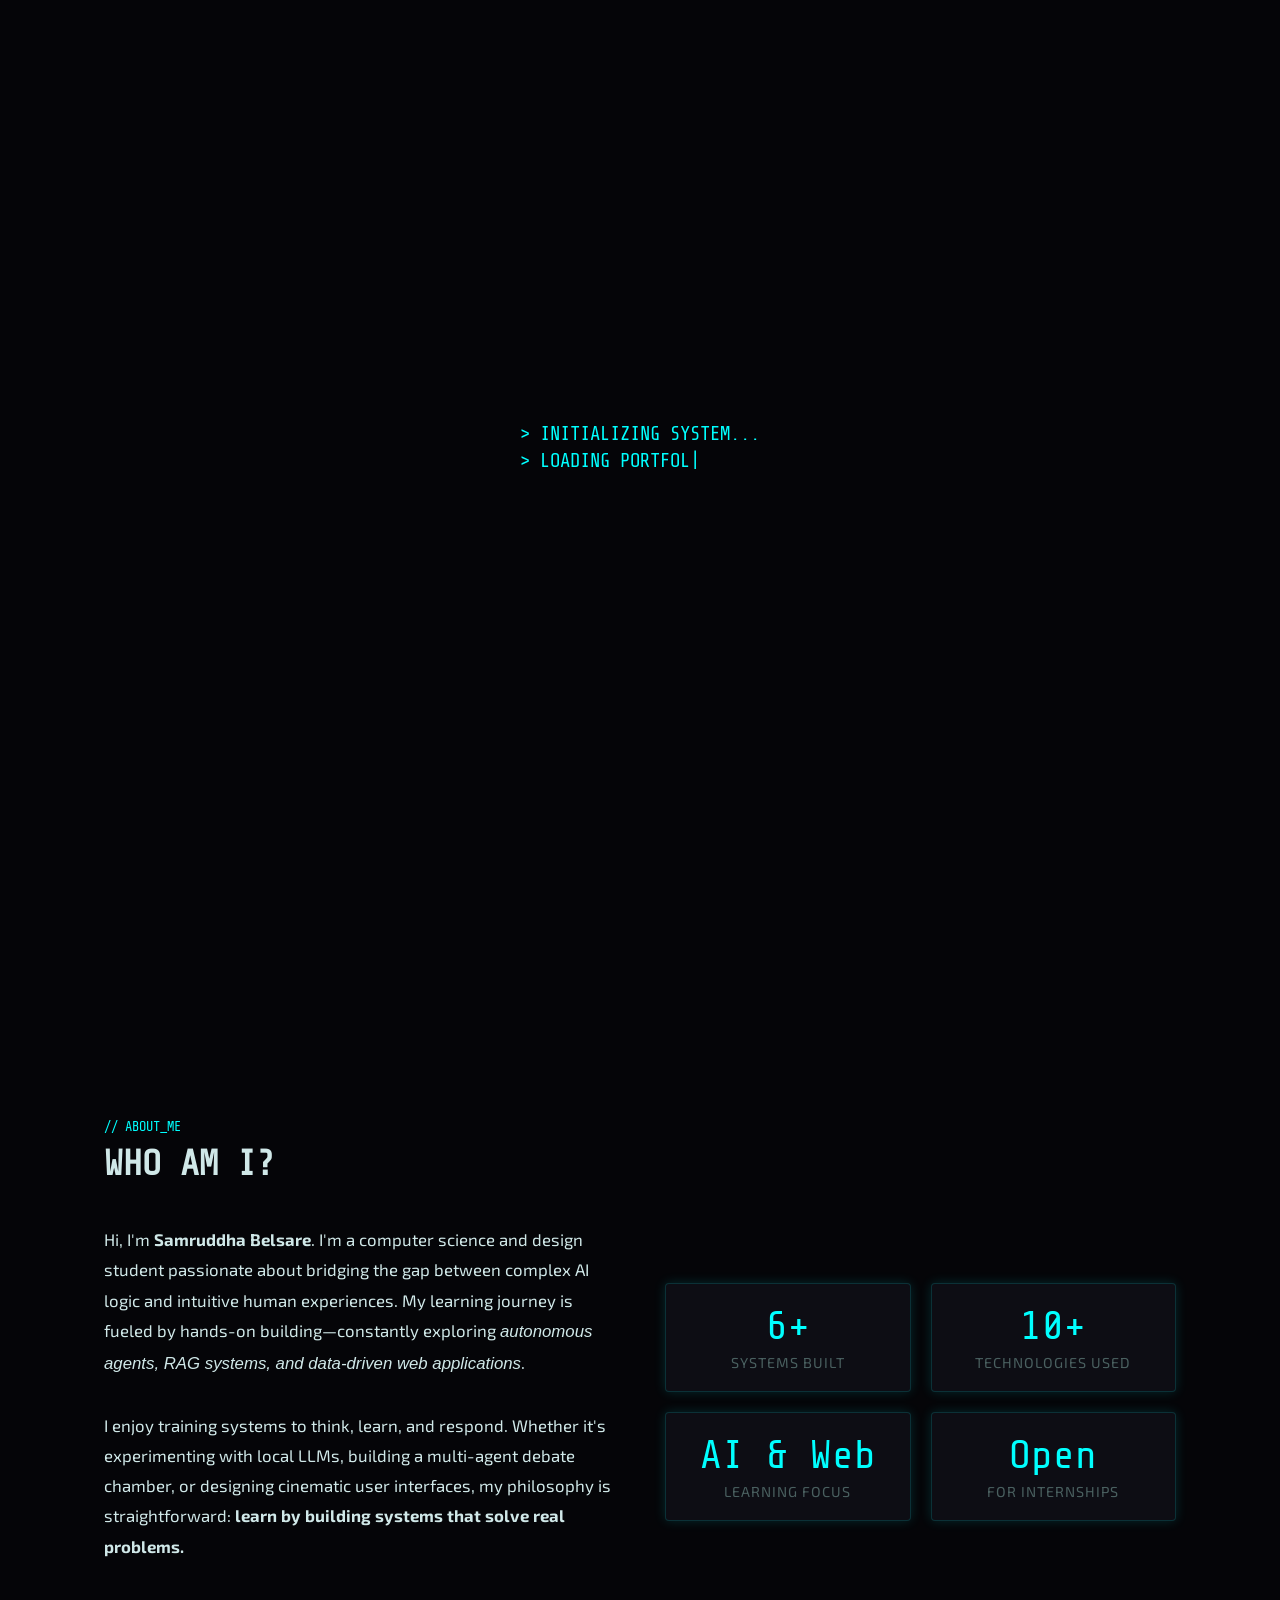
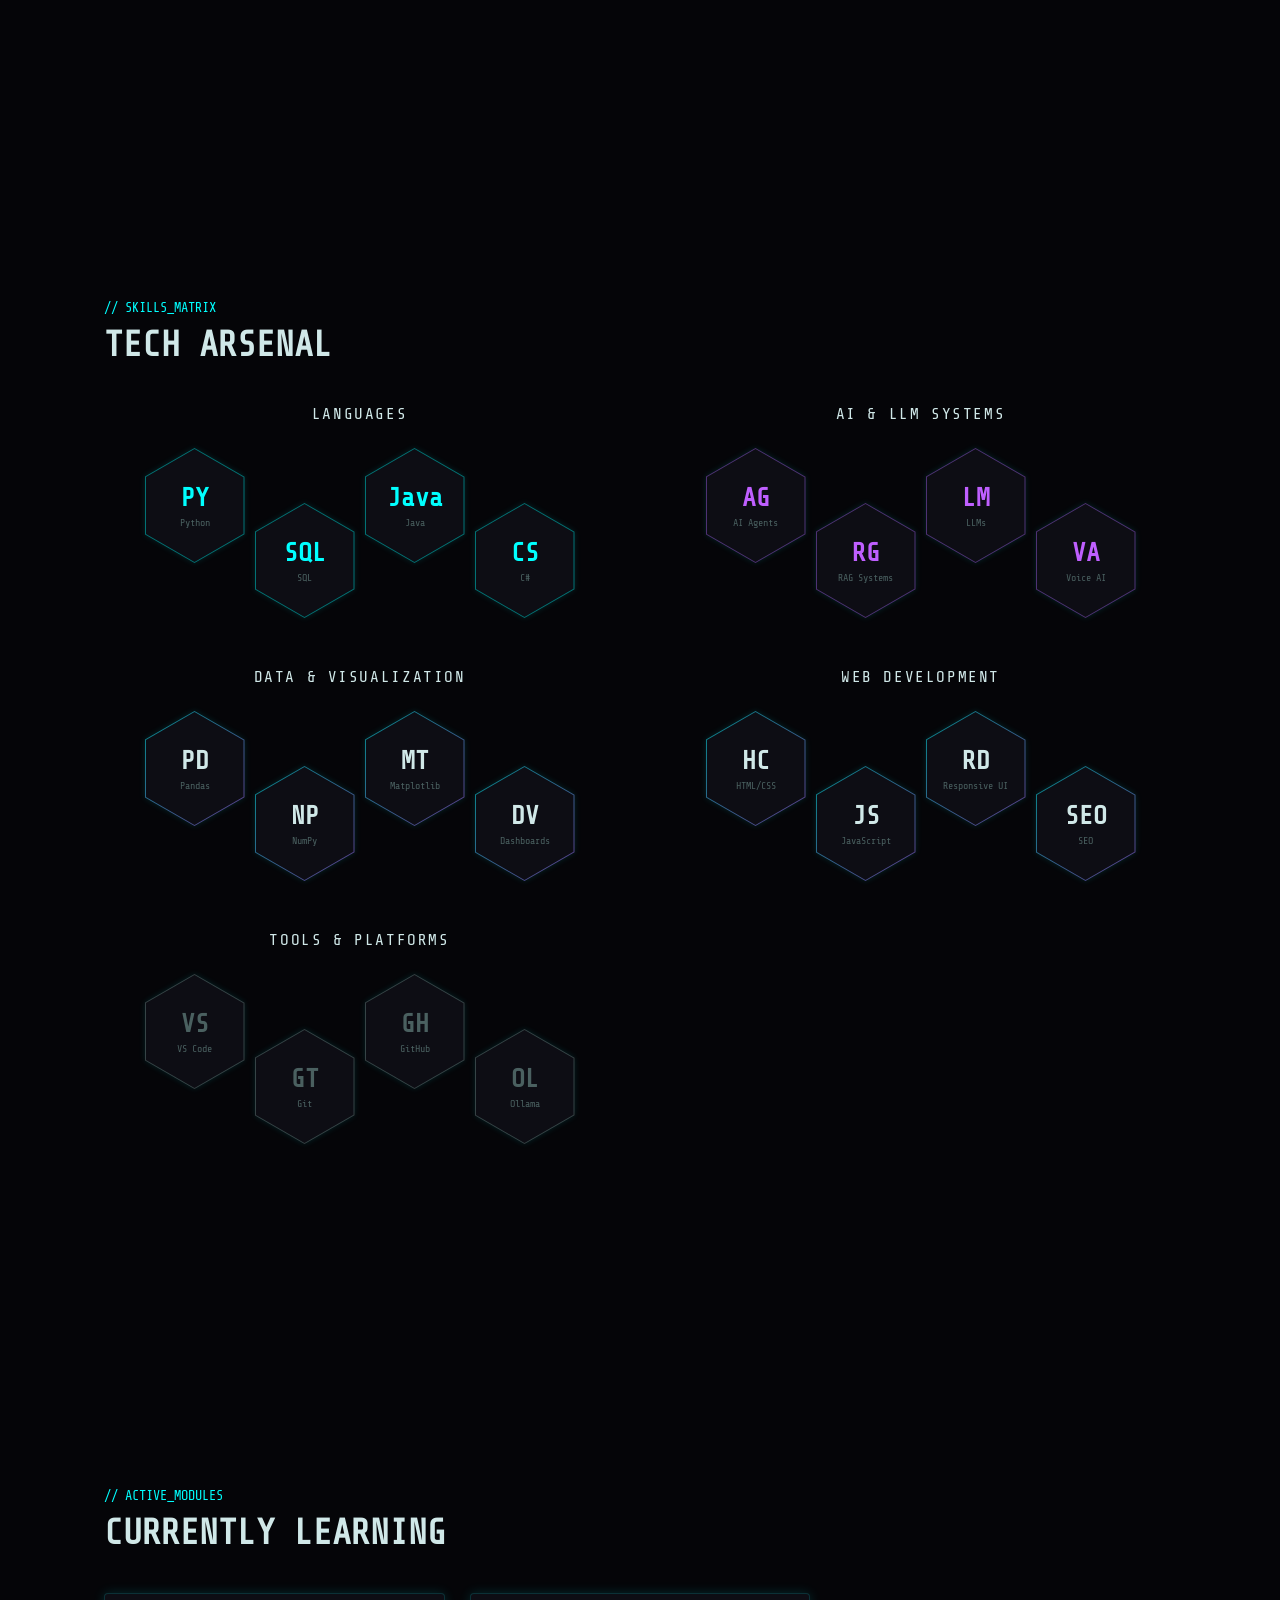
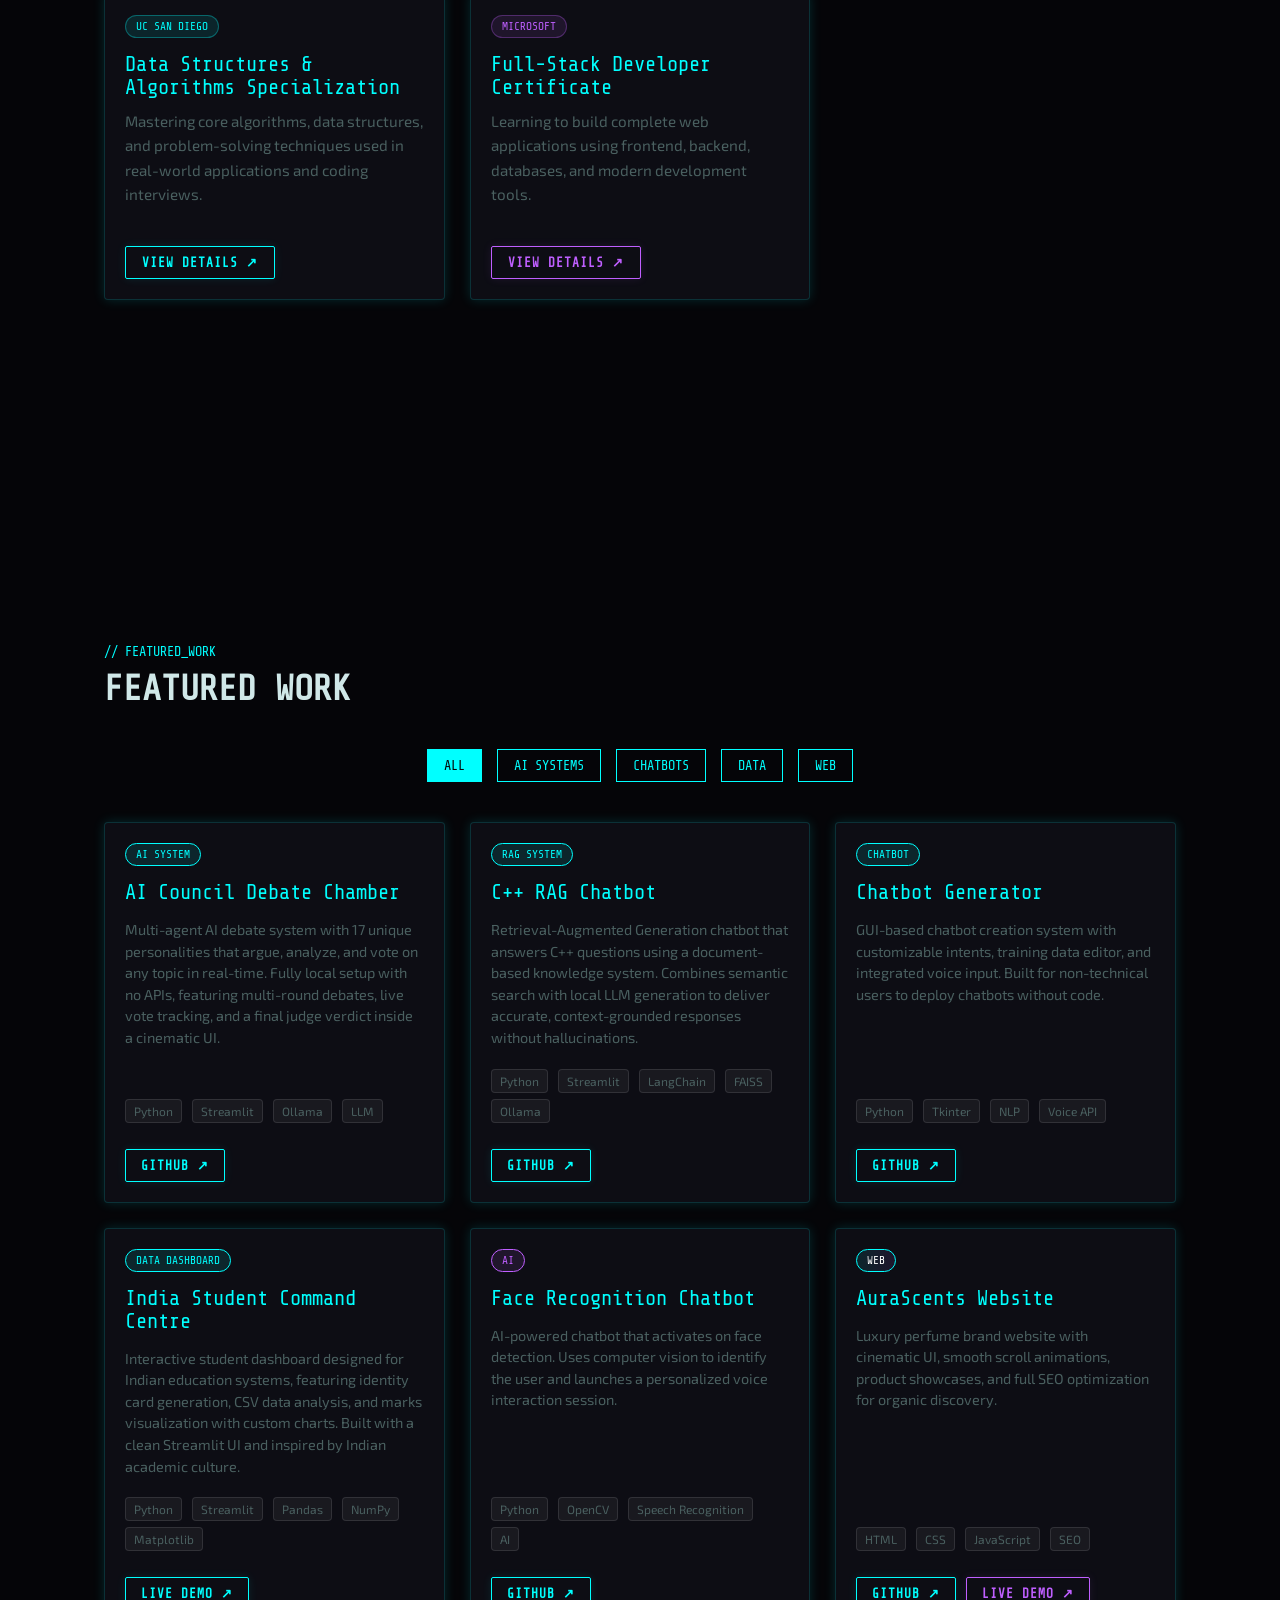
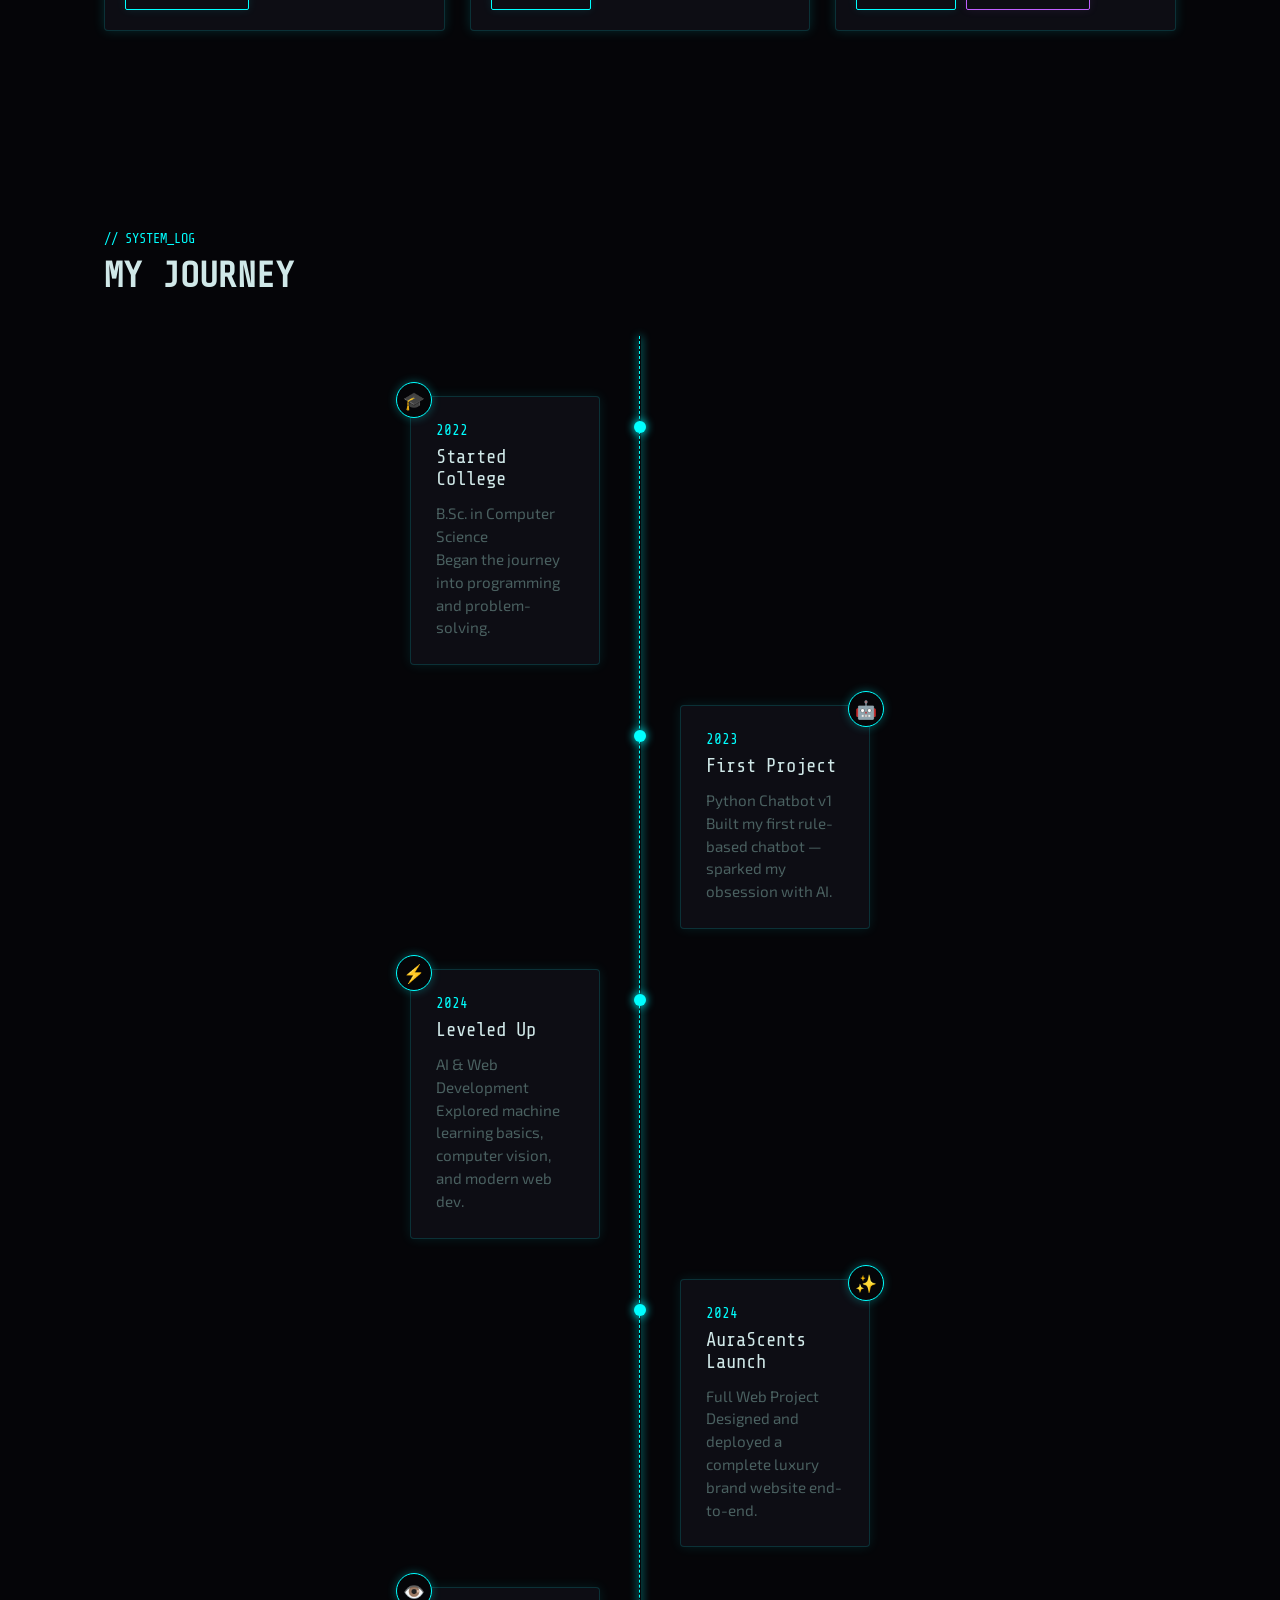
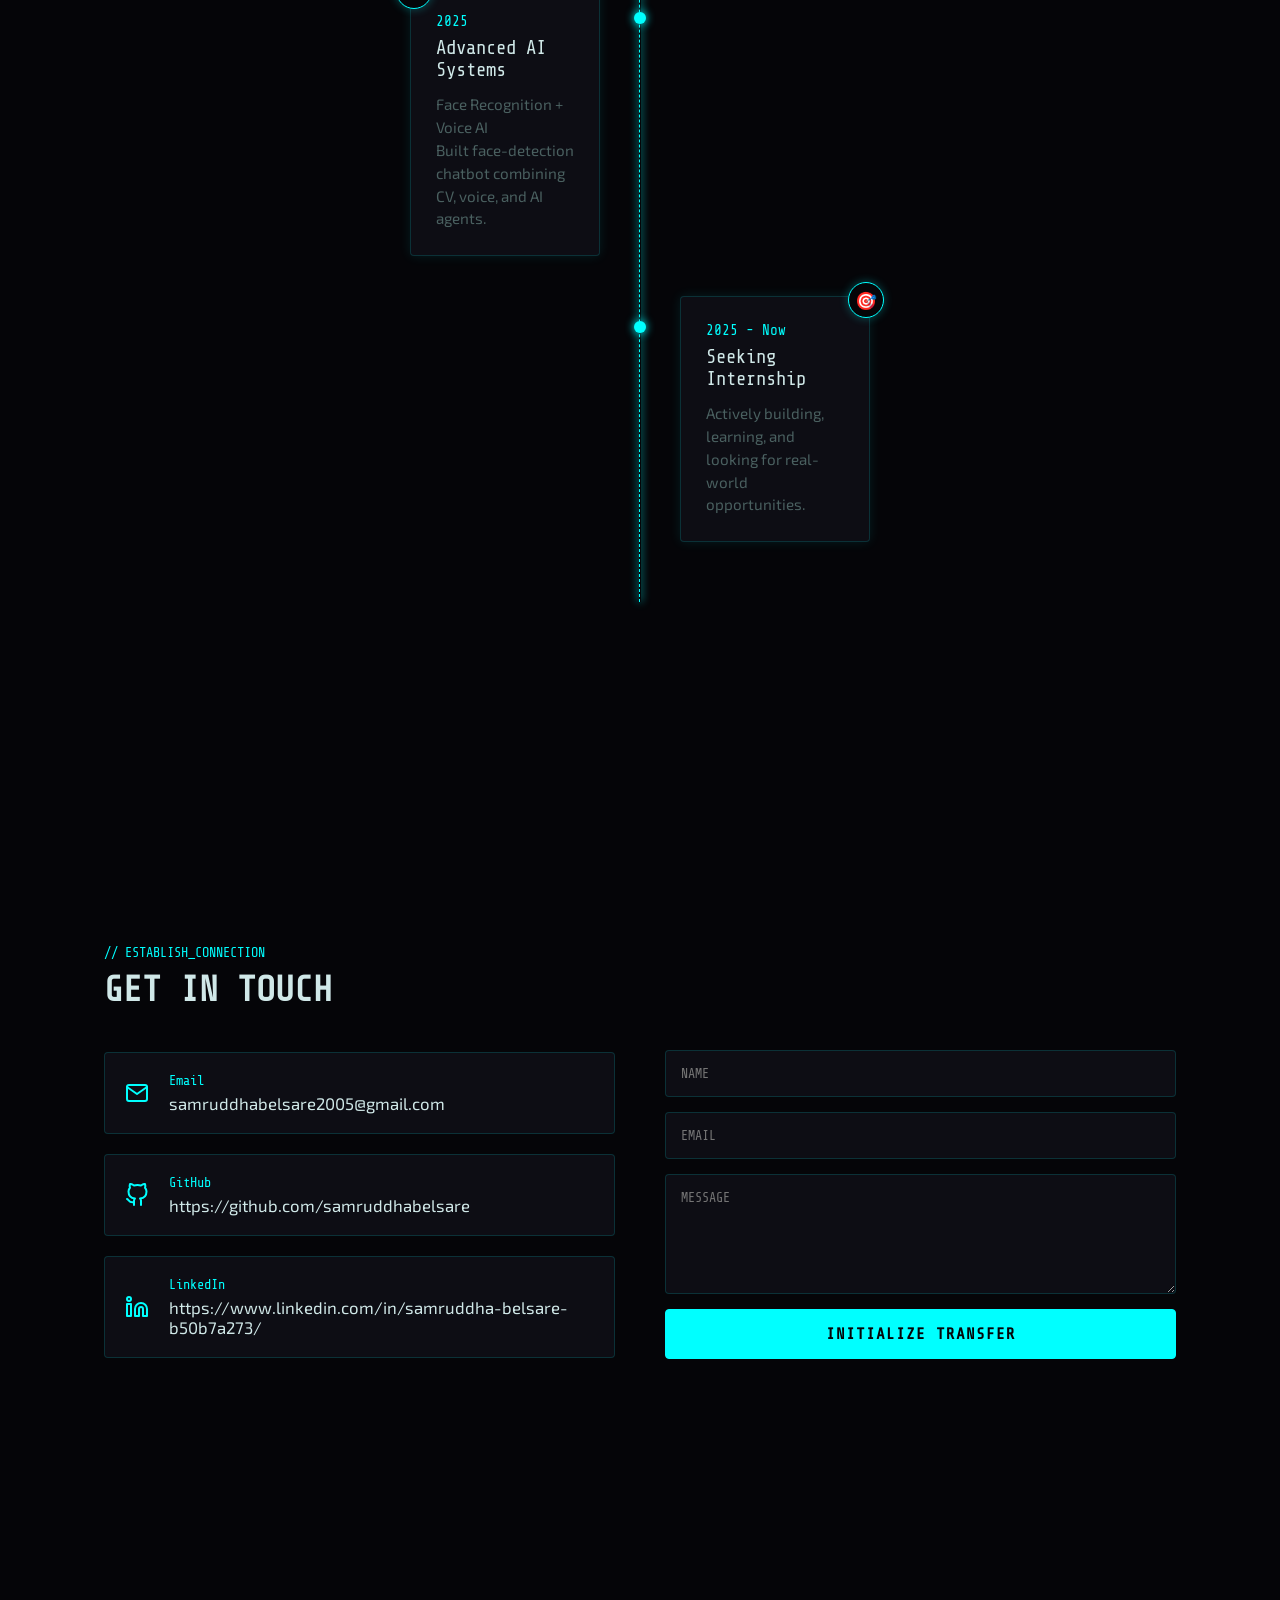
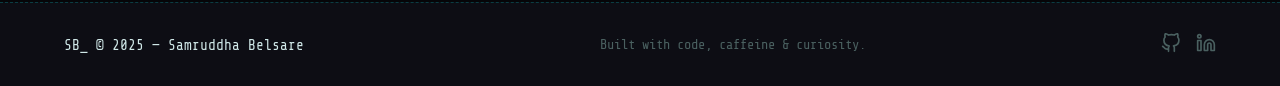
==== commit a0ca15d3: "updates V2" ====
--- a/index.html
+++ b/index.html
@@ -1,11 +1,13 @@
 <!DOCTYPE html>
 <html lang="en">
+
 <head>
   <meta charset="UTF-8">
   <meta name="viewport" content="width=device-width, initial-scale=1.0">
   <title>Samruddha Belsare - Portfolio</title>
-    <link rel="stylesheet" href="style.css">
+  <link rel="stylesheet" href="style.css">
 </head>
+
 <body>
 
   <!-- Custom Cursor -->
@@ -19,7 +21,7 @@
 
   <!-- Navigation -->
   <nav id="navbar">
-    <div class="logo">SB_</div>
+    <div class="logo">Samruddha Belsare</div>
     <div class="nav-links">
       <a href="#home">Home</a>
       <a href="#about">About</a>
@@ -44,7 +46,7 @@
 
   <!-- Context -->
   <main id="main-content">
-    
+
     <!-- Hero Section -->
     <section id="home">
       <div class="hero-bg"></div>
@@ -67,33 +69,50 @@
           </div>
         </div>
         <div class="hero-right scroll-anim">
-          <!-- Holographic Avatar -->
-          <div class="holo-avatar">
-            <!-- Outer spinning rings -->
-            <div class="orbit orbit-1">
-              <div class="orbit-dot"></div>
-            </div>
-            <div class="orbit orbit-2">
-              <div class="orbit-dot"></div>
-            </div>
-            <div class="orbit orbit-3">
-              <div class="orbit-dot"></div>
-            </div>
-            <!-- Core shell -->
-            <div class="holo-core">
-              <canvas id="codeRainCanvas"></canvas>
-              <div class="holo-initials">SB</div>
-              <div class="holo-pulse"></div>
-            </div>
-            <!-- Floating skill tags -->
-            <div class="float-tag tag-top">AI</div>
-            <div class="float-tag tag-right">WEB</div>
-            <div class="float-tag tag-bottom">CHATBOT</div>
-            <div class="float-tag tag-left">PYTHON</div>
-          </div>
-          <div class="status-badge">
-            <div class="status-dot"></div>
-            AVAILABLE FOR INTERNSHIPS
+          <!-- Futuristic Profile Card -->
+          <div class="cyber-profile-card">
+            <div class="card-header">
+              <span class="card-status-dot"></span>
+              <span class="card-status-text">AVAILABLE FOR INTERNSHIP</span>
+              <span class="card-id">ROOT ACCESS</span>
+            </div>
+
+            <div class="card-body">
+              <div class="avatar-container">
+                <div class="avatar-glow"></div>
+                <!-- Profile Image placeholder -->
+                <div class="avatar-image">
+                  <span>SB</span>
+                </div>
+              </div>
+
+              <div class="profile-details">
+                <h3 class="name-glitch" data-text="Samruddha Belsare">Samruddha Belsare</h3>
+                <div class="role-badge">Full Stack & AI Enthusiast</div>
+
+                <div class="metrics-grid">
+                  <div class="metric">
+                    <span class="metric-label">PROJECTS</span>
+                    <span class="metric-value">06+</span>
+                  </div>
+                  <div class="metric">
+                    <span class="metric-label">STACKS</span>
+                    <span class="metric-value">10+</span>
+                  </div>
+                  <div class="metric">
+                    <span class="metric-label">FOCUS</span>
+                    <span class="metric-value">AI/WEB</span>
+                  </div>
+                </div>
+              </div>
+            </div>
+
+            <div class="card-footer">
+              <div class="progress-bar">
+                <div class="progress-fill" style="width: 100%;"></div>
+              </div>
+              <div class="progress-label">BUILDING NEXT SYSTEM... [OK]</div>
+            </div>
           </div>
         </div>
       </div>
@@ -106,26 +125,33 @@
       <div class="about-content">
         <div class="about-left scroll-anim">
           <p class="bio-text">
-            I'm Samruddha Belsare, a passionate student developer focused on building real-world AI systems, intelligent chatbots, and modern web applications. I believe in learning by building — every project I take on pushes the boundaries of what I know. Currently exploring the intersection of AI agents, voice interfaces, and full-stack development, I'm on a mission to build systems that actually matter.
+            Hi, I'm <strong>Samruddha Belsare</strong>. I'm a computer science and design student passionate about
+            bridging the gap between complex AI logic and intuitive human experiences. My learning journey is fueled by
+            hands-on building—constantly exploring <em>autonomous agents, RAG systems, and data-driven web
+              applications</em>.
+            <br><br>
+            I enjoy training systems to think, learn, and respond. Whether it's experimenting with local LLMs, building
+            a multi-agent debate chamber, or designing cinematic user interfaces, my philosophy is straightforward:
+            <strong>learn by building systems that solve real problems.</strong>
           </p>
         </div>
         <div class="about-right scroll-anim">
           <div class="stats-grid">
             <div class="card stat-card">
-              <div class="stat-val">3+</div>
-              <div class="stat-label">Projects Built</div>
+              <div class="stat-val">6+</div>
+              <div class="stat-label">Systems Built</div>
             </div>
             <div class="card stat-card">
-              <div class="stat-val">4+</div>
-              <div class="stat-label">Technologies</div>
+              <div class="stat-val">10+</div>
+              <div class="stat-label">Technologies Used</div>
             </div>
             <div class="card stat-card">
-              <div class="stat-val">AI & ML</div>
-              <div class="stat-label">Focus Area</div>
+              <div class="stat-val">AI & Web</div>
+              <div class="stat-label">Learning Focus</div>
             </div>
             <div class="card stat-card">
               <div class="stat-val">Open</div>
-              <div class="stat-label">To Collaborate</div>
+              <div class="stat-label">For Internships</div>
             </div>
           </div>
         </div>
@@ -136,75 +162,253 @@
     <section id="skills">
       <div class="section-label">// SKILLS_MATRIX</div>
       <h2 class="section-title" data-text="Tech Arsenal">Tech Arsenal</h2>
-      
+
       <div class="skills-layout scroll-anim">
-        
+
         <!-- Languages -->
         <div class="skill-category cyan-tint">
           <div class="category-title">LANGUAGES</div>
           <div class="hex-grid">
-            <div class="hex-wrapper"><div class="hex-node"><div class="hex-inner"><span>PY</span><small>Python</small></div></div></div>
-            <div class="hex-wrapper"><div class="hex-node"><div class="hex-inner"><span>SQ</span><small>SQL</small></div></div></div>
-            <div class="hex-wrapper"><div class="hex-node"><div class="hex-inner"><span>JV</span><small>Java</small></div></div></div>
-            <div class="hex-wrapper"><div class="hex-node"><div class="hex-inner"><span>C#</span><small>C#</small></div></div></div>
+            <div class="hex-wrapper">
+              <div class="hex-node">
+                <div class="hex-inner"><span>PY</span><small>Python</small></div>
+              </div>
+            </div>
+            <div class="hex-wrapper">
+              <div class="hex-node">
+                <div class="hex-inner"><span>SQL</span><small>SQL</small></div>
+              </div>
+            </div>
+            <div class="hex-wrapper">
+              <div class="hex-node">
+                <div class="hex-inner"><span>Java</span><small>Java</small></div>
+              </div>
+            </div>
+            <div class="hex-wrapper">
+              <div class="hex-node">
+                <div class="hex-inner"><span>CS</span><small>C#</small></div>
+              </div>
+            </div>
           </div>
         </div>
 
         <!-- AI -->
         <div class="skill-category purple-tint">
-          <div class="category-title">AI &amp; CHATBOTS</div>
+          <div class="category-title">AI & LLM SYSTEMS</div>
           <div class="hex-grid">
-            <div class="hex-wrapper"><div class="hex-node"><div class="hex-inner"><span>CB</span><small>Chatbot Dev</small></div></div></div>
-            <div class="hex-wrapper"><div class="hex-node"><div class="hex-inner"><span>AG</span><small>AI Agents</small></div></div></div>
-            <div class="hex-wrapper"><div class="hex-node"><div class="hex-inner"><span>ML</span><small>ML Basics</small></div></div></div>
-            <div class="hex-wrapper"><div class="hex-node"><div class="hex-inner"><span>VA</span><small>Voice AI</small></div></div></div>
+            <div class="hex-wrapper">
+              <div class="hex-node">
+                <div class="hex-inner"><span>AG</span><small>AI Agents</small></div>
+              </div>
+            </div>
+            <div class="hex-wrapper">
+              <div class="hex-node">
+                <div class="hex-inner"><span>RG</span><small>RAG Systems</small></div>
+              </div>
+            </div>
+            <div class="hex-wrapper">
+              <div class="hex-node">
+                <div class="hex-inner"><span>LM</span><small>LLMs</small></div>
+              </div>
+            </div>
+            <div class="hex-wrapper">
+              <div class="hex-node">
+                <div class="hex-inner"><span>VA</span><small>Voice AI</small></div>
+              </div>
+            </div>
+          </div>
+        </div>
+
+        <!-- Data / Visualization -->
+        <div class="skill-category mixed-tint">
+          <div class="category-title">DATA & VISUALIZATION</div>
+          <div class="hex-grid">
+            <div class="hex-wrapper">
+              <div class="hex-node">
+                <div class="hex-inner"><span>PD</span><small>Pandas</small></div>
+              </div>
+            </div>
+            <div class="hex-wrapper">
+              <div class="hex-node">
+                <div class="hex-inner"><span>NP</span><small>NumPy</small></div>
+              </div>
+            </div>
+            <div class="hex-wrapper">
+              <div class="hex-node">
+                <div class="hex-inner"><span>MT</span><small>Matplotlib</small></div>
+              </div>
+            </div>
+            <div class="hex-wrapper">
+              <div class="hex-node">
+                <div class="hex-inner"><span>DV</span><small>Dashboards</small></div>
+              </div>
+            </div>
           </div>
         </div>
 
         <!-- Web -->
         <div class="skill-category mixed-tint">
-          <div class="category-title">WEB DEV</div>
+          <div class="category-title">WEB DEVELOPMENT</div>
           <div class="hex-grid">
-            <div class="hex-wrapper"><div class="hex-node"><div class="hex-inner"><span>HC</span><small>HTML/CSS</small></div></div></div>
-            <div class="hex-wrapper"><div class="hex-node"><div class="hex-inner"><span>JS</span><small>JavaScript</small></div></div></div>
-            <div class="hex-wrapper"><div class="hex-node"><div class="hex-inner"><span>RD</span><small>Responsive Design</small></div></div></div>
-            <div class="hex-wrapper"><div class="hex-node"><div class="hex-inner"><span>SO</span><small>SEO</small></div></div></div>
+            <div class="hex-wrapper">
+              <div class="hex-node">
+                <div class="hex-inner"><span>HC</span><small>HTML/CSS</small></div>
+              </div>
+            </div>
+            <div class="hex-wrapper">
+              <div class="hex-node">
+                <div class="hex-inner"><span>JS</span><small>JavaScript</small></div>
+              </div>
+            </div>
+            <div class="hex-wrapper">
+              <div class="hex-node">
+                <div class="hex-inner"><span>RD</span><small>Responsive UI</small></div>
+              </div>
+            </div>
+            <div class="hex-wrapper">
+              <div class="hex-node">
+                <div class="hex-inner"><span>SEO</span><small>SEO</small></div>
+              </div>
+            </div>
           </div>
         </div>
 
         <!-- Tools -->
         <div class="skill-category grey-tint">
-          <div class="category-title">TOOLS</div>
+          <div class="category-title">TOOLS & PLATFORMS</div>
           <div class="hex-grid">
-            <div class="hex-wrapper"><div class="hex-node"><div class="hex-inner"><span>VS</span><small>VS Code</small></div></div></div>
-            <div class="hex-wrapper"><div class="hex-node"><div class="hex-inner"><span>GT</span><small>Git</small></div></div></div>
-            <div class="hex-wrapper"><div class="hex-node"><div class="hex-inner"><span>GH</span><small>GitHub</small></div></div></div>
-            <div class="hex-wrapper"><div class="hex-node"><div class="hex-inner"><span>SB</span><small>Supabase</small></div></div></div>
-          </div>
-        </div>
-
+            <div class="hex-wrapper">
+              <div class="hex-node">
+                <div class="hex-inner"><span>VS</span><small>VS Code</small></div>
+              </div>
+            </div>
+            <div class="hex-wrapper">
+              <div class="hex-node">
+                <div class="hex-inner"><span>GT</span><small>Git</small></div>
+              </div>
+            </div>
+            <div class="hex-wrapper">
+              <div class="hex-node">
+                <div class="hex-inner"><span>GH</span><small>GitHub</small></div>
+              </div>
+            </div>
+            <div class="hex-wrapper">
+              <div class="hex-node">
+                <div class="hex-inner"><span>OL</span><small>Ollama</small></div>
+              </div>
+            </div>
+          </div>
+        </div>
+
+      </div>
+    </section>
+
+    <!-- Learning Section -->
+    <section id="learning">
+      <div class="section-label">// ACTIVE_MODULES</div>
+      <h2 class="section-title" data-text="Currently Learning">Currently Learning</h2>
+
+      <div class="projects-grid scroll-anim">
+        <!-- Learning Item 1 -->
+        <a href="course-dsa.html" class="card project-card"
+          style="text-decoration: none; display: flex; flex-direction: column;">
+          <div style="flex-grow: 1;">
+            <div class="tag-pill tag-ai"
+              style="display: inline-block; background: rgba(0, 255, 255, 0.1); border: 1px solid rgba(0, 255, 255, 0.3); color: var(--primary-neon); padding: 4px 10px; font-size: 0.7rem; font-family: var(--font-mono); border-radius: 20px; margin-bottom: 15px;">
+              UC SAN DIEGO</div>
+            <div class="project-title" style="margin-bottom: 10px; font-size: 1.3rem;">Data Structures & Algorithms
+              Specialization</div>
+            <p class="project-desc" style="color: var(--muted-text); line-height: 1.6; font-size: 0.95rem;">Mastering
+              core algorithms, data structures, and problem-solving techniques used in real-world applications and
+              coding interviews.</p>
+          </div>
+          <div class="project-links" style="margin-top: 20px;">
+            <span class="btn btn-cyan" style="font-size: 0.8rem; padding: 8px 16px;">View Details ↗</span>
+          </div>
+        </a>
+
+        <!-- Learning Item 2 -->
+        <a href="course-fullstack.html" class="card project-card"
+          style="text-decoration: none; display: flex; flex-direction: column;">
+          <div style="flex-grow: 1;">
+            <div class="tag-pill tag-web"
+              style="display: inline-block; background: rgba(191, 95, 255, 0.1); border: 1px solid rgba(191, 95, 255, 0.3); color: var(--secondary-neon); padding: 4px 10px; font-size: 0.7rem; font-family: var(--font-mono); border-radius: 20px; margin-bottom: 15px;">
+              MICROSOFT</div>
+            <div class="project-title" style="margin-bottom: 10px; font-size: 1.3rem;">Full-Stack Developer Certificate
+            </div>
+            <p class="project-desc" style="color: var(--muted-text); line-height: 1.6; font-size: 0.95rem;">Learning to
+              build complete web applications using frontend, backend, databases, and modern development tools.</p>
+          </div>
+          <div class="project-links" style="margin-top: 20px;">
+            <span class="btn btn-purple" style="font-size: 0.8rem; padding: 8px 16px;">View Details ↗</span>
+          </div>
+        </a>
       </div>
     </section>
 
     <!-- Projects Section -->
     <section id="projects">
-      <div class="section-label">// PROJECTS_LOG</div>
-      <h2 class="section-title" data-text="What I've Built">What I've Built</h2>
-      
+      <div class="section-label">// FEATURED_WORK</div>
+      <h2 class="section-title" data-text="Featured Work">Featured Work</h2>
+
       <div class="filter-bar scroll-anim">
         <button class="filter-btn active" data-filter="ALL">ALL</button>
-        <button class="filter-btn" data-filter="AI">AI</button>
-        <button class="filter-btn" data-filter="CHATBOT">CHATBOT</button>
+        <button class="filter-btn" data-filter="AI">AI SYSTEMS</button>
+        <button class="filter-btn" data-filter="CHATBOT">CHATBOTS</button>
+        <button class="filter-btn" data-filter="DASHBOARD">DATA</button>
         <button class="filter-btn" data-filter="WEB">WEB</button>
       </div>
 
       <div class="projects-grid scroll-anim">
-        
+
         <!-- Project 1 -->
+        <div class="card project-card" data-tag="AI">
+          <div class="tag-pill tag-chatbot">AI SYSTEM</div>
+          <div class="project-title">AI Council Debate Chamber</div>
+          <p class="project-desc">Multi-agent AI debate system with 17 unique personalities that argue, analyze, and
+            vote
+            on any topic in real-time. Fully local setup with no APIs, featuring multi-round debates, live vote
+            tracking,
+            and a final judge verdict inside a cinematic UI.</p>
+          <div class="tech-stack">
+            <span class="tech-pill">Python</span>
+            <span class="tech-pill">Streamlit</span>
+            <span class="tech-pill">Ollama</span>
+            <span class="tech-pill">LLM</span>
+          </div>
+          <div class="project-links">
+            <a href="https://github.com/your-username/ai-council-debate-chamber" target="_blank"
+              class="btn btn-cyan">GitHub ↗</a>
+          </div>
+        </div>
+
+        <!-- Project 2 -->
+        <div class="card project-card" data-tag="AI">
+          <div class="tag-pill tag-chatbot">RAG SYSTEM</div>
+          <div class="project-title">C++ RAG Chatbot</div>
+          <p class="project-desc">
+            Retrieval-Augmented Generation chatbot that answers C++ questions using a document-based knowledge system.
+            Combines semantic search with local LLM generation to deliver accurate, context-grounded responses without
+            hallucinations.
+          </p>
+          <div class="tech-stack">
+            <span class="tech-pill">Python</span>
+            <span class="tech-pill">Streamlit</span>
+            <span class="tech-pill">LangChain</span>
+            <span class="tech-pill">FAISS</span>
+            <span class="tech-pill">Ollama</span>
+          </div>
+          <div class="project-links">
+            <a href="https://github.com/your-username/cpp-rag-chatbot" target="_blank" class="btn btn-cyan">GitHub ↗</a>
+          </div>
+        </div>
+
+        <!-- Project 3 -->
         <div class="card project-card" data-tag="CHATBOT">
           <div class="tag-pill tag-chatbot">CHATBOT</div>
           <div class="project-title">Chatbot Generator</div>
-          <p class="project-desc">GUI-based chatbot creation system with customizable intents, training data editor, and integrated voice input. Built for non-technical users to deploy chatbots without code.</p>
+          <p class="project-desc">GUI-based chatbot creation system with customizable intents, training data editor, and
+            integrated voice input. Built for non-technical users to deploy chatbots without code.</p>
           <div class="tech-stack">
             <span class="tech-pill">Python</span>
             <span class="tech-pill">Tkinter</span>
@@ -216,11 +420,34 @@
           </div>
         </div>
 
-        <!-- Project 2 -->
+        <!-- Project 4 -->
+        <div class="card project-card" data-tag="DASHBOARD">
+          <div class="tag-pill tag-chatbot">DATA DASHBOARD</div>
+          <div class="project-title">India Student Command Centre</div>
+          <p class="project-desc">
+            Interactive student dashboard designed for Indian education systems, featuring identity card generation, CSV
+            data analysis, and marks visualization with custom charts. Built with a clean Streamlit UI and inspired by
+            Indian academic culture.
+          </p>
+          <div class="tech-stack">
+            <span class="tech-pill">Python</span>
+            <span class="tech-pill">Streamlit</span>
+            <span class="tech-pill">Pandas</span>
+            <span class="tech-pill">NumPy</span>
+            <span class="tech-pill">Matplotlib</span>
+          </div>
+          <div class="project-links">
+            <a href="https://smart-student-dashboard.streamlit.app/" target="_blank" class="btn btn-cyan">Live Demo
+              ↗</a>
+          </div>
+        </div>
+
+        <!-- Project 5 -->
         <div class="card project-card" data-tag="AI">
           <div class="tag-pill tag-ai">AI</div>
           <div class="project-title">Face Recognition Chatbot</div>
-          <p class="project-desc">AI-powered chatbot that activates on face detection. Uses computer vision to identify the user and launches a personalized voice interaction session.</p>
+          <p class="project-desc">AI-powered chatbot that activates on face detection. Uses computer vision to identify
+            the user and launches a personalized voice interaction session.</p>
           <div class="tech-stack">
             <span class="tech-pill">Python</span>
             <span class="tech-pill">OpenCV</span>
@@ -232,11 +459,12 @@
           </div>
         </div>
 
-        <!-- Project 3 -->
+        <!-- Project 6 -->
         <div class="card project-card" data-tag="WEB">
           <div class="tag-pill tag-web">WEB</div>
           <div class="project-title">AuraScents Website</div>
-          <p class="project-desc">Luxury perfume brand website with cinematic UI, smooth scroll animations, product showcases, and full SEO optimization for organic discovery.</p>
+          <p class="project-desc">Luxury perfume brand website with cinematic UI, smooth scroll animations, product
+            showcases, and full SEO optimization for organic discovery.</p>
           <div class="tech-stack">
             <span class="tech-pill">HTML</span>
             <span class="tech-pill">CSS</span>
@@ -256,57 +484,9 @@
     <section id="timeline">
       <div class="section-label">// SYSTEM_LOG</div>
       <h2 class="section-title" data-text="My Journey">My Journey</h2>
-      
-      <div class="timeline">
-        
-        <div class="milestone scroll-anim">
-          <div class="timeline-content">
-            <div class="timeline-date">2022</div>
-            <div class="timeline-title">Started College</div>
-            <div class="timeline-desc">B.Sc. in Computer Science<br/>Began the journey into programming and problem-solving.</div>
-          </div>
-        </div>
-
-        <div class="milestone scroll-anim">
-          <div class="timeline-content">
-            <div class="timeline-date">2023</div>
-            <div class="timeline-title">First Project</div>
-            <div class="timeline-desc">Python Chatbot v1<br/>Built my first rule-based chatbot — sparked my obsession with AI.</div>
-          </div>
-        </div>
-
-        <div class="milestone scroll-anim">
-          <div class="timeline-content">
-            <div class="timeline-date">2024</div>
-            <div class="timeline-title">Leveled Up</div>
-            <div class="timeline-desc">AI &amp; Web Development<br/>Explored machine learning basics, computer vision, and modern web dev.</div>
-          </div>
-        </div>
-
-        <div class="milestone scroll-anim">
-          <div class="timeline-content">
-            <div class="timeline-date">2024</div>
-            <div class="timeline-title">AuraScents Launch</div>
-            <div class="timeline-desc">Full Web Project<br/>Designed and deployed a complete luxury brand website end-to-end.</div>
-          </div>
-        </div>
-
-        <div class="milestone scroll-anim">
-          <div class="timeline-content">
-            <div class="timeline-date">2025</div>
-            <div class="timeline-title">Advanced AI Systems</div>
-            <div class="timeline-desc">Face Recognition + Voice AI<br/>Built face-detection chatbot combining CV, voice, and AI agents.</div>
-          </div>
-        </div>
-
-        <div class="milestone scroll-anim">
-          <div class="timeline-content">
-            <div class="timeline-date">2025 - Now</div>
-            <div class="timeline-title">Seeking Internship</div>
-            <div class="timeline-desc">Actively building, learning, and looking for real-world opportunities.</div>
-          </div>
-        </div>
-
+
+      <div class="timeline" id="timeline-container">
+        <!-- Timeline populated dynamically via JS -->
       </div>
     </section>
 
@@ -314,40 +494,54 @@
     <section id="contact">
       <div class="section-label">// ESTABLISH_CONNECTION</div>
       <h2 class="section-title" data-text="Get In Touch">Get In Touch</h2>
-      
+
       <div class="contact-container scroll-anim">
-        
+
         <div class="contact-left">
-          <a href="mailto:samruddha@email.com" class="contact-card">
+          <a href="mailto:samruddhabelsare2005@gmail.com" class="contact-card">
             <div class="contact-icon">
               <!-- SVG Email -->
-              <svg width="24" height="24" viewBox="0 0 24 24" fill="none" stroke="currentColor" stroke-width="2" stroke-linecap="round" stroke-linejoin="round"><path d="M4 4h16c1.1 0 2 .9 2 2v12c0 1.1-.9 2-2 2H4c-1.1 0-2-.9-2-2V6c0-1.1.9-2 2-2z"></path><polyline points="22,6 12,13 2,6"></polyline></svg>
+              <svg width="24" height="24" viewBox="0 0 24 24" fill="none" stroke="currentColor" stroke-width="2"
+                stroke-linecap="round" stroke-linejoin="round">
+                <path d="M4 4h16c1.1 0 2 .9 2 2v12c0 1.1-.9 2-2 2H4c-1.1 0-2-.9-2-2V6c0-1.1.9-2 2-2z"></path>
+                <polyline points="22,6 12,13 2,6"></polyline>
+              </svg>
             </div>
             <div class="contact-info">
               <span class="contact-label">Email</span>
-              <span class="contact-value">samruddha@email.com</span>
+              <span class="contact-value">samruddhabelsare2005@gmail.com</span>
             </div>
           </a>
-          
-          <a href="https://github.com/samruddha" target="_blank" class="contact-card">
+
+          <a href="https://github.com/samruddhabelsare" target="_blank" class="contact-card">
             <div class="contact-icon">
               <!-- SVG GitHub -->
-              <svg width="24" height="24" viewBox="0 0 24 24" fill="none" stroke="currentColor" stroke-width="2" stroke-linecap="round" stroke-linejoin="round"><path d="M9 19c-5 1.5-5-2.5-7-3m14 6v-3.87a3.37 3.37 0 0 0-.94-2.61c3.14-.35 6.44-1.54 6.44-7A5.44 5.44 0 0 0 20 4.77 5.07 5.07 0 0 0 19.91 1S18.73.65 16 2.48a13.38 13.38 0 0 0-7 0C6.27.65 5.09 1 5.09 1A5.07 5.07 0 0 0 5 4.77a5.44 5.44 0 0 0-1.5 3.78c0 5.42 3.3 6.61 6.44 7A3.37 3.37 0 0 0 9 18.13V22"></path></svg>
+              <svg width="24" height="24" viewBox="0 0 24 24" fill="none" stroke="currentColor" stroke-width="2"
+                stroke-linecap="round" stroke-linejoin="round">
+                <path
+                  d="M9 19c-5 1.5-5-2.5-7-3m14 6v-3.87a3.37 3.37 0 0 0-.94-2.61c3.14-.35 6.44-1.54 6.44-7A5.44 5.44 0 0 0 20 4.77 5.07 5.07 0 0 0 19.91 1S18.73.65 16 2.48a13.38 13.38 0 0 0-7 0C6.27.65 5.09 1 5.09 1A5.07 5.07 0 0 0 5 4.77a5.44 5.44 0 0 0-1.5 3.78c0 5.42 3.3 6.61 6.44 7A3.37 3.37 0 0 0 9 18.13V22">
+                </path>
+              </svg>
             </div>
             <div class="contact-info">
               <span class="contact-label">GitHub</span>
-              <span class="contact-value">github.com/samruddha</span>
+              <span class="contact-value">https://github.com/samruddhabelsare</span>
             </div>
           </a>
-          
-          <a href="https://linkedin.com/in/samruddha" target="_blank" class="contact-card">
+
+          <a href="https://www.linkedin.com/in/samruddha-belsare-b50b7a273/" target="_blank" class="contact-card">
             <div class="contact-icon">
               <!-- SVG LinkedIn -->
-              <svg width="24" height="24" viewBox="0 0 24 24" fill="none" stroke="currentColor" stroke-width="2" stroke-linecap="round" stroke-linejoin="round"><path d="M16 8a6 6 0 0 1 6 6v7h-4v-7a2 2 0 0 0-2-2 2 2 0 0 0-2 2v7h-4v-7a6 6 0 0 1 6-6z"></path><rect x="2" y="9" width="4" height="12"></rect><circle cx="4" cy="4" r="2"></circle></svg>
+              <svg width="24" height="24" viewBox="0 0 24 24" fill="none" stroke="currentColor" stroke-width="2"
+                stroke-linecap="round" stroke-linejoin="round">
+                <path d="M16 8a6 6 0 0 1 6 6v7h-4v-7a2 2 0 0 0-2-2 2 2 0 0 0-2 2v7h-4v-7a6 6 0 0 1 6-6z"></path>
+                <rect x="2" y="9" width="4" height="12"></rect>
+                <circle cx="4" cy="4" r="2"></circle>
+              </svg>
             </div>
             <div class="contact-info">
               <span class="contact-label">LinkedIn</span>
-              <span class="contact-value">linkedin.com/in/samruddha</span>
+              <span class="contact-value">https://www.linkedin.com/in/samruddha-belsare-b50b7a273/</span>
             </div>
           </a>
         </div>
@@ -377,14 +571,25 @@
     </div>
     <div class="footer-right">
       <a href="https://github.com/samruddha" target="_blank" aria-label="GitHub">
-        <svg width="20" height="20" viewBox="0 0 24 24" fill="none" stroke="currentColor" stroke-width="2" stroke-linecap="round" stroke-linejoin="round"><path d="M9 19c-5 1.5-5-2.5-7-3m14 6v-3.87a3.37 3.37 0 0 0-.94-2.61c3.14-.35 6.44-1.54 6.44-7A5.44 5.44 0 0 0 20 4.77 5.07 5.07 0 0 0 19.91 1S18.73.65 16 2.48a13.38 13.38 0 0 0-7 0C6.27.65 5.09 1 5.09 1A5.07 5.07 0 0 0 5 4.77a5.44 5.44 0 0 0-1.5 3.78c0 5.42 3.3 6.61 6.44 7A3.37 3.37 0 0 0 9 18.13V22"></path></svg>
+        <svg width="20" height="20" viewBox="0 0 24 24" fill="none" stroke="currentColor" stroke-width="2"
+          stroke-linecap="round" stroke-linejoin="round">
+          <path
+            d="M9 19c-5 1.5-5-2.5-7-3m14 6v-3.87a3.37 3.37 0 0 0-.94-2.61c3.14-.35 6.44-1.54 6.44-7A5.44 5.44 0 0 0 20 4.77 5.07 5.07 0 0 0 19.91 1S18.73.65 16 2.48a13.38 13.38 0 0 0-7 0C6.27.65 5.09 1 5.09 1A5.07 5.07 0 0 0 5 4.77a5.44 5.44 0 0 0-1.5 3.78c0 5.42 3.3 6.61 6.44 7A3.37 3.37 0 0 0 9 18.13V22">
+          </path>
+        </svg>
       </a>
       <a href="https://linkedin.com/in/samruddha" target="_blank" aria-label="LinkedIn">
-        <svg width="20" height="20" viewBox="0 0 24 24" fill="none" stroke="currentColor" stroke-width="2" stroke-linecap="round" stroke-linejoin="round"><path d="M16 8a6 6 0 0 1 6 6v7h-4v-7a2 2 0 0 0-2-2 2 2 0 0 0-2 2v7h-4v-7a6 6 0 0 1 6-6z"></path><rect x="2" y="9" width="4" height="12"></rect><circle cx="4" cy="4" r="2"></circle></svg>
+        <svg width="20" height="20" viewBox="0 0 24 24" fill="none" stroke="currentColor" stroke-width="2"
+          stroke-linecap="round" stroke-linejoin="round">
+          <path d="M16 8a6 6 0 0 1 6 6v7h-4v-7a2 2 0 0 0-2-2 2 2 0 0 0-2 2v7h-4v-7a6 6 0 0 1 6-6z"></path>
+          <rect x="2" y="9" width="4" height="12"></rect>
+          <circle cx="4" cy="4" r="2"></circle>
+        </svg>
       </a>
     </div>
   </footer>
 
-    <script src="script.js"></script>
+  <script src="script.js"></script>
 </body>
-</html>
+
+</html>
--- a/style.css
+++ b/style.css
@@ -48,32 +48,41 @@
 
 /* Custom Cursor */
 #cursor-dot {
-  width: 6px;
-  height: 6px;
+  width: 4px;
+  height: 4px;
   background: var(--primary-neon);
   border-radius: 50%;
   position: fixed;
   pointer-events: none;
   z-index: 9999;
   transform: translate(-50%, -50%);
+  box-shadow: 0 0 10px var(--primary-neon);
 }
 
 #cursor-ring {
-  width: 28px;
-  height: 28px;
-  border: 1px solid var(--primary-neon);
+  width: 32px;
+  height: 32px;
+  border: 1.5px dashed var(--primary-neon);
   border-radius: 50%;
   position: fixed;
   pointer-events: none;
   z-index: 9999;
   transform: translate(-50%, -50%);
-  transition: width 0.1s, height 0.1s, border-color 0.2s;
+  transition: width 0.15s, height 0.15s, border-color 0.2s, background-color 0.2s;
+  animation: cursorSpin 8s linear infinite;
+}
+
+@keyframes cursorSpin {
+  from { transform: translate(-50%, -50%) rotate(0deg); }
+  to { transform: translate(-50%, -50%) rotate(360deg); }
 }
 
 .cursor-active {
   width: 45px !important;
   height: 45px !important;
   border-color: var(--secondary-neon) !important;
+  border-style: solid !important;
+  background-color: rgba(191, 95, 255, 0.1) !important;
 }
 
 /* Section Layout */
@@ -440,212 +449,198 @@
   justify-content: center;
 }
 
-/* ── Holographic Avatar ── */
-.holo-avatar {
+/* ── Cyber Profile Card ── */
+.cyber-profile-card {
+  width: 100%;
+  max-width: 380px;
+  background: rgba(10, 10, 20, 0.7);
+  border: 1px solid rgba(0, 255, 255, 0.3);
+  border-radius: 8px;
+  overflow: hidden;
+  box-shadow: 0 0 25px rgba(0, 255, 255, 0.1), inset 0 0 20px rgba(0, 255, 255, 0.05);
+  backdrop-filter: blur(5px);
   position: relative;
-  width: 300px;
-  height: 300px;
-  display: flex;
-  align-items: center;
-  justify-content: center;
-}
-
-/* Orbiting rings */
-.orbit {
-  position: absolute;
-  border-radius: 50%;
-  border: 1px dashed rgba(0, 255, 255, 0.3);
-  animation: spin linear infinite;
-  display: flex;
-  align-items: flex-start;
-  justify-content: center;
-}
-
-.orbit-1 {
-  width: 280px;
-  height: 280px;
-  animation-duration: 8s;
-  border-color: rgba(0, 255, 255, 0.4);
-}
-
-.orbit-2 {
-  width: 240px;
-  height: 240px;
-  animation-duration: 12s;
-  animation-direction: reverse;
-  border-color: rgba(191, 95, 255, 0.4);
-}
-
-.orbit-3 {
-  width: 195px;
-  height: 195px;
-  animation-duration: 6s;
-  border-color: rgba(0, 255, 255, 0.2);
-}
-
-@keyframes spin {
-  to {
-    transform: rotate(360deg);
-  }
-}
-
-/* Dot on each ring */
-.orbit-dot {
-  width: 8px;
-  height: 8px;
-  border-radius: 50%;
-  background: var(--primary-neon);
-  box-shadow: 0 0 8px var(--primary-neon), 0 0 16px var(--primary-neon);
-  margin-top: -4px;
-}
-
-.orbit-2 .orbit-dot {
-  background: var(--secondary-neon);
-  box-shadow: 0 0 8px var(--secondary-neon), 0 0 16px var(--secondary-neon);
-}
-
-/* Core circle */
-.holo-core {
-  position: relative;
-  width: 160px;
-  height: 160px;
-  border-radius: 50%;
-  background: radial-gradient(circle at center, #0a0a14 60%, rgba(0, 255, 255, 0.05) 100%);
-  border: 1px solid rgba(0, 255, 255, 0.5);
-  box-shadow: 0 0 20px rgba(0, 255, 255, 0.3), inset 0 0 30px rgba(0, 255, 255, 0.05);
-  display: flex;
-  align-items: center;
-  justify-content: center;
-  overflow: hidden;
-  z-index: 2;
-}
-
-#codeRainCanvas {
-  position: absolute;
-  top: 0;
-  left: 0;
-  width: 100%;
-  height: 100%;
-  border-radius: 50%;
-  opacity: 0.35;
-}
-
-.holo-initials {
-  position: relative;
-  z-index: 3;
-  font-family: var(--font-mono);
-  font-size: 3rem;
-  font-weight: bold;
-  color: var(--primary-neon);
-  text-shadow: 0 0 10px var(--primary-neon), 0 0 30px rgba(0, 255, 255, 0.5);
-  letter-spacing: 4px;
-}
-
-/* Pulsing outer glow ring */
-.holo-pulse {
-  position: absolute;
-  width: 100%;
-  height: 100%;
-  border-radius: 50%;
-  border: 2px solid var(--primary-neon);
-  animation: pulse-ring 2.5s ease-out infinite;
-  z-index: 1;
-}
-
-@keyframes pulse-ring {
-  0% {
-    transform: scale(1);
-    opacity: 0.7;
-  }
-
-  100% {
-    transform: scale(1.6);
-    opacity: 0;
-  }
-}
-
-/* Floating skill tags */
-.float-tag {
-  position: absolute;
-  font-family: var(--font-mono);
-  font-size: 0.7rem;
-  letter-spacing: 0.1em;
-  color: var(--primary-neon);
-  background: rgba(0, 255, 255, 0.07);
-  border: 1px solid rgba(0, 255, 255, 0.35);
-  padding: 4px 10px;
-  border-radius: 3px;
-  box-shadow: 0 0 8px rgba(0, 255, 255, 0.15);
-  animation: floatBob 3s ease-in-out infinite;
-}
-
-.tag-top {
-  top: 10px;
-  left: 50%;
-  transform: translateX(-50%);
-  animation-delay: 0s;
-}
-
-.tag-right {
-  right: 0;
-  top: 50%;
-  transform: translateY(-50%);
-  animation-delay: 0.7s;
-  color: var(--secondary-neon);
-  border-color: rgba(191, 95, 255, 0.4);
-  background: rgba(191, 95, 255, 0.07);
-}
-
-.tag-bottom {
-  bottom: 10px;
-  left: 50%;
-  transform: translateX(-50%);
-  animation-delay: 1.4s;
-}
-
-.tag-left {
-  left: 0;
-  top: 50%;
-  transform: translateY(-50%);
-  animation-delay: 2.1s;
-  color: var(--secondary-neon);
-  border-color: rgba(191, 95, 255, 0.4);
-  background: rgba(191, 95, 255, 0.07);
-}
-
-@keyframes floatBob {
-
-  0%,
-  100% {
-    filter: brightness(1);
-  }
-
-  50% {
-    filter: brightness(1.6) drop-shadow(0 0 6px currentColor);
-  }
-}
-
-.status-badge {
-  margin-top: 30px;
-  display: flex;
-  align-items: center;
-  gap: 10px;
-  font-family: var(--font-mono);
-  font-size: 0.8rem;
-  color: var(--primary-neon);
-  border: 1px solid var(--border-color);
-  padding: 6px 15px;
-  border-radius: 20px;
-  background: rgba(0, 255, 255, 0.05);
-  box-shadow: 0 0 10px rgba(0, 255, 255, 0.1);
-}
-
-.status-dot {
+  transition: transform 0.3s ease, box-shadow 0.3s ease;
+}
+
+.cyber-profile-card:hover {
+  transform: translateY(-5px);
+  box-shadow: 0 0 35px rgba(0, 255, 255, 0.2), inset 0 0 20px rgba(0, 255, 255, 0.1);
+}
+
+.card-header {
+  display: flex;
+  align-items: center;
+  background: rgba(0, 255, 255, 0.1);
+  padding: 10px 15px;
+  font-family: var(--font-mono);
+  font-size: 0.75rem;
+  border-bottom: 1px solid rgba(0, 255, 255, 0.2);
+}
+
+.card-status-dot {
   width: 8px;
   height: 8px;
   background: #27c93f;
   border-radius: 50%;
   box-shadow: 0 0 8px #27c93f;
+  margin-right: 8px;
+  animation: pulse-dot 2s infinite;
+}
+
+@keyframes pulse-dot {
+  0%, 100% { opacity: 1; transform: scale(1); }
+  50% { opacity: 0.5; transform: scale(0.8); }
+}
+
+.card-status-text {
+  color: var(--primary-neon);
+  flex-grow: 1;
+  letter-spacing: 1px;
+}
+
+.card-id {
+  color: var(--secondary-neon);
+  opacity: 0.8;
+}
+
+.card-body {
+  padding: 25px;
+  display: flex;
+  flex-direction: column;
+  align-items: center;
+  gap: 20px;
+}
+
+.avatar-container {
+  position: relative;
+  width: 120px;
+  height: 120px;
+}
+
+.avatar-glow {
+  position: absolute;
+  top: -10%; left: -10%; width: 120%; height: 120%;
+  background: radial-gradient(circle, rgba(191,95,255,0.4) 0%, transparent 70%);
+  animation: rotate-glow 5s linear infinite;
+  z-index: 0;
+}
+
+@keyframes rotate-glow {
+  to { transform: rotate(360deg); }
+}
+
+.avatar-image {
+  position: relative;
+  width: 100%;
+  height: 100%;
+  border-radius: 50%;
+  background: rgba(13, 13, 20, 0.9);
+  border: 2px dashed var(--primary-neon);
+  display: flex;
+  align-items: center;
+  justify-content: center;
+  z-index: 1;
+  box-shadow: inset 0 0 15px rgba(0, 255, 255, 0.4);
+}
+
+.avatar-image span {
+  font-family: var(--font-mono);
+  font-size: 2.5rem;
+  font-weight: bold;
+  color: var(--primary-neon);
+  text-shadow: 0 0 10px var(--primary-neon);
+  letter-spacing: 2px;
+}
+
+.profile-details {
+  text-align: center;
+  width: 100%;
+}
+
+.name-glitch {
+  font-family: var(--font-mono);
+  font-size: 1.4rem;
+  color: var(--text-color);
+  margin-bottom: 5px;
+  text-shadow: 2px 0 var(--secondary-neon), -2px 0 var(--primary-neon);
+}
+
+.role-badge {
+  display: inline-block;
+  font-size: 0.8rem;
+  font-family: var(--font-mono);
+  color: var(--bg-color);
+  background: var(--primary-neon);
+  padding: 4px 10px;
+  border-radius: 12px;
+  margin-bottom: 20px;
+  font-weight: bold;
+}
+
+.metrics-grid {
+  display: grid;
+  grid-template-columns: repeat(3, 1fr);
+  gap: 10px;
+  text-align: center;
+}
+
+.metric {
+  background: rgba(255, 255, 255, 0.03);
+  border: 1px solid rgba(255, 255, 255, 0.1);
+  border-radius: 4px;
+  padding: 10px 5px;
+}
+
+.metric-label {
+  display: block;
+  font-family: var(--font-mono);
+  font-size: 0.65rem;
+  color: var(--muted-text);
+  margin-bottom: 5px;
+  letter-spacing: 1px;
+}
+
+.metric-value {
+  display: block;
+  font-family: var(--font-mono);
+  font-size: 1.1rem;
+  color: var(--secondary-neon);
+  text-shadow: 0 0 5px rgba(191, 95, 255, 0.5);
+}
+
+.card-footer {
+  padding: 15px 25px;
+  border-top: 1px solid rgba(0, 255, 255, 0.1);
+  background: rgba(0, 0, 0, 0.2);
+}
+
+.progress-bar {
+  width: 100%;
+  height: 4px;
+  background: rgba(255, 255, 255, 0.1);
+  border-radius: 2px;
+  margin-bottom: 8px;
+  overflow: hidden;
+}
+
+.progress-fill {
+  height: 100%;
+  background: linear-gradient(90deg, var(--primary-neon), var(--secondary-neon));
+  box-shadow: 0 0 8px var(--primary-neon);
+  animation: load-progress 2s ease-out forwards;
+}
+
+@keyframes load-progress {
+  from { width: 0%; }
+}
+
+.progress-label {
+  font-family: var(--font-mono);
+  font-size: 0.65rem;
+  color: var(--muted-text);
+  letter-spacing: 1px;
+  text-align: right;
 }
 
 /* About Section */
@@ -934,7 +929,7 @@
 /* Timeline Section */
 .timeline {
   position: relative;
-  max-width: 800px;
+  max-width: 1000px;
   margin: 0 auto;
   padding: 40px 0;
 }
@@ -995,11 +990,37 @@
   border-radius: 4px;
   display: inline-block;
   width: 100%;
-  max-width: 380px;
+  max-width: 460px;
   text-align: left;
   transition: all 0.3s ease;
   box-shadow: 0 0 12px rgba(0, 255, 255, 0.1);
-}
+  position: relative;
+}
+
+.timeline-icon {
+  position: absolute;
+  top: -15px;
+  width: 36px;
+  height: 36px;
+  background: var(--bg-color);
+  border: 1px solid var(--primary-neon);
+  border-radius: 50%;
+  display: flex;
+  align-items: center;
+  justify-content: center;
+  font-size: 1.1rem;
+  box-shadow: 0 0 10px rgba(0, 255, 255, 0.3);
+  z-index: 5;
+}
+
+.milestone:nth-child(odd) .timeline-icon {
+  left: -15px;
+}
+
+.milestone:nth-child(even) .timeline-icon {
+  right: -15px;
+}
+
 
 .timeline-content:hover {
   border-color: rgba(0, 255, 255, 0.5);
